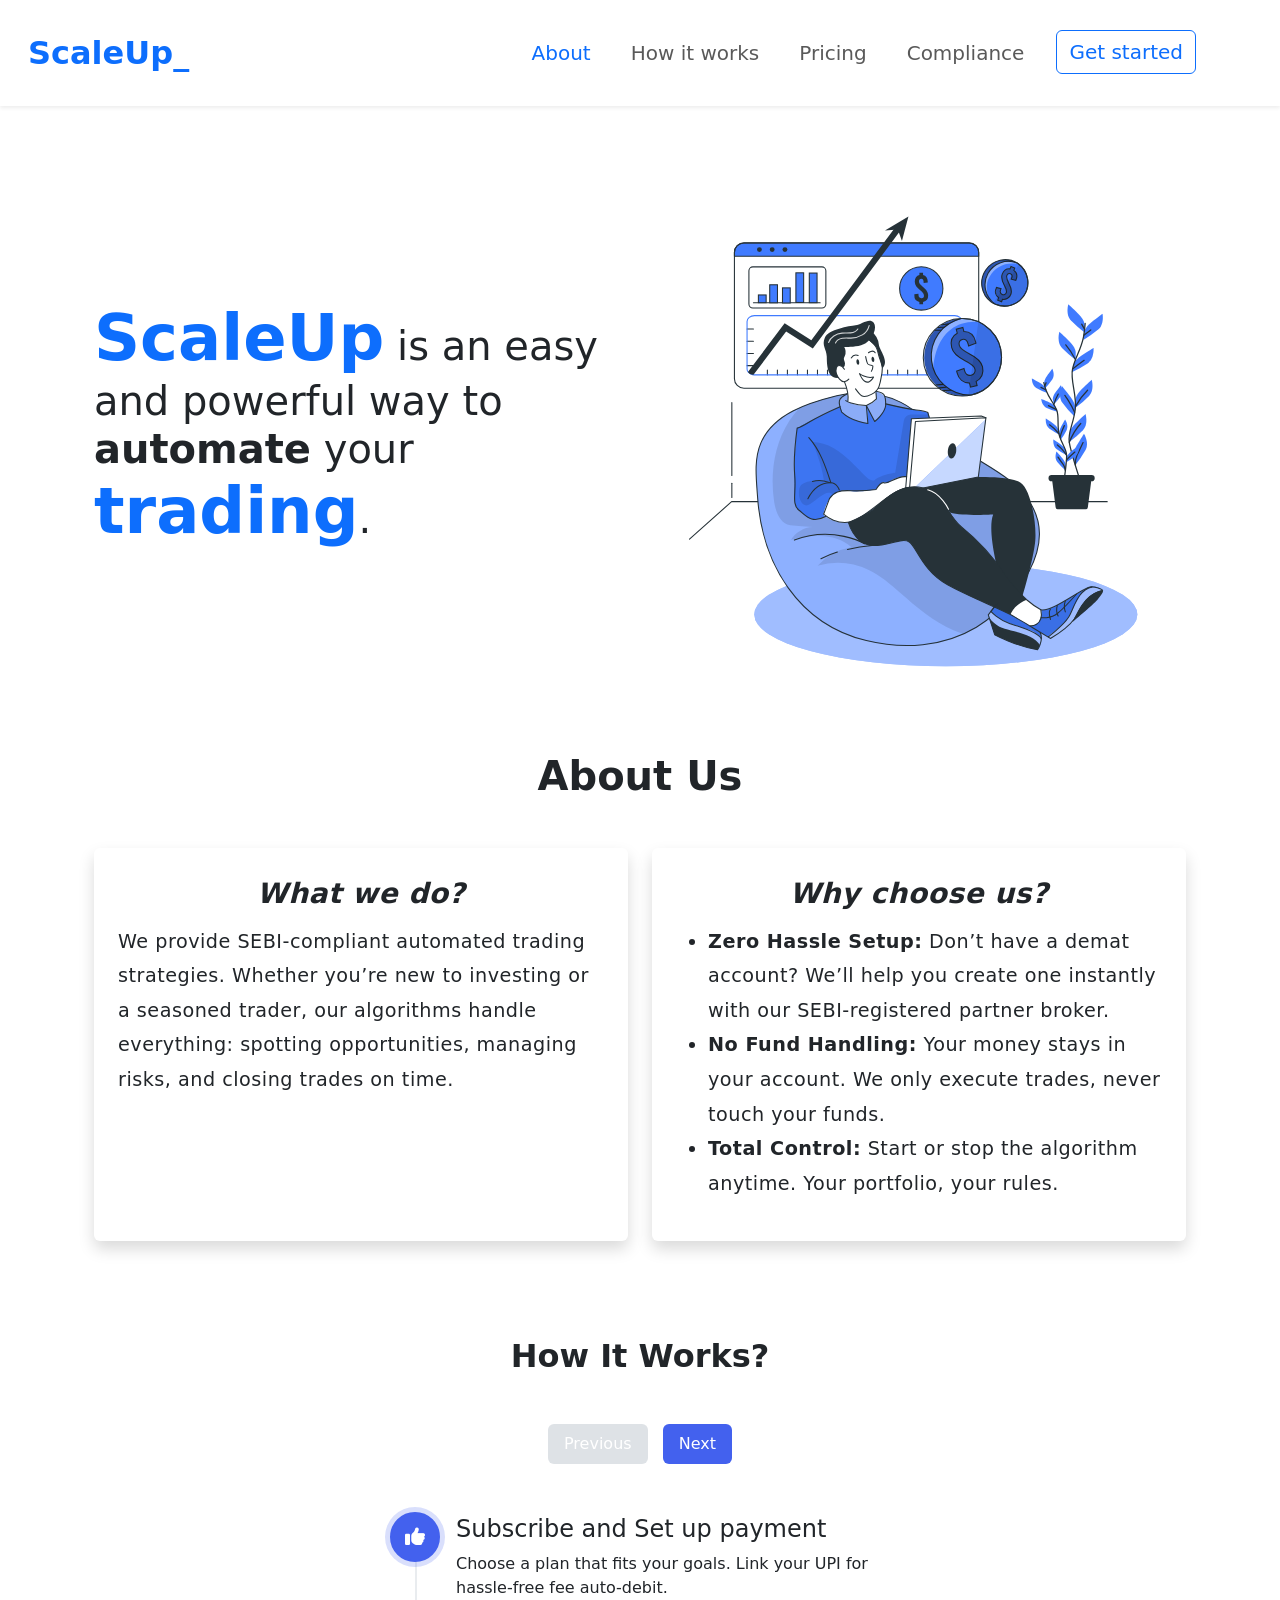
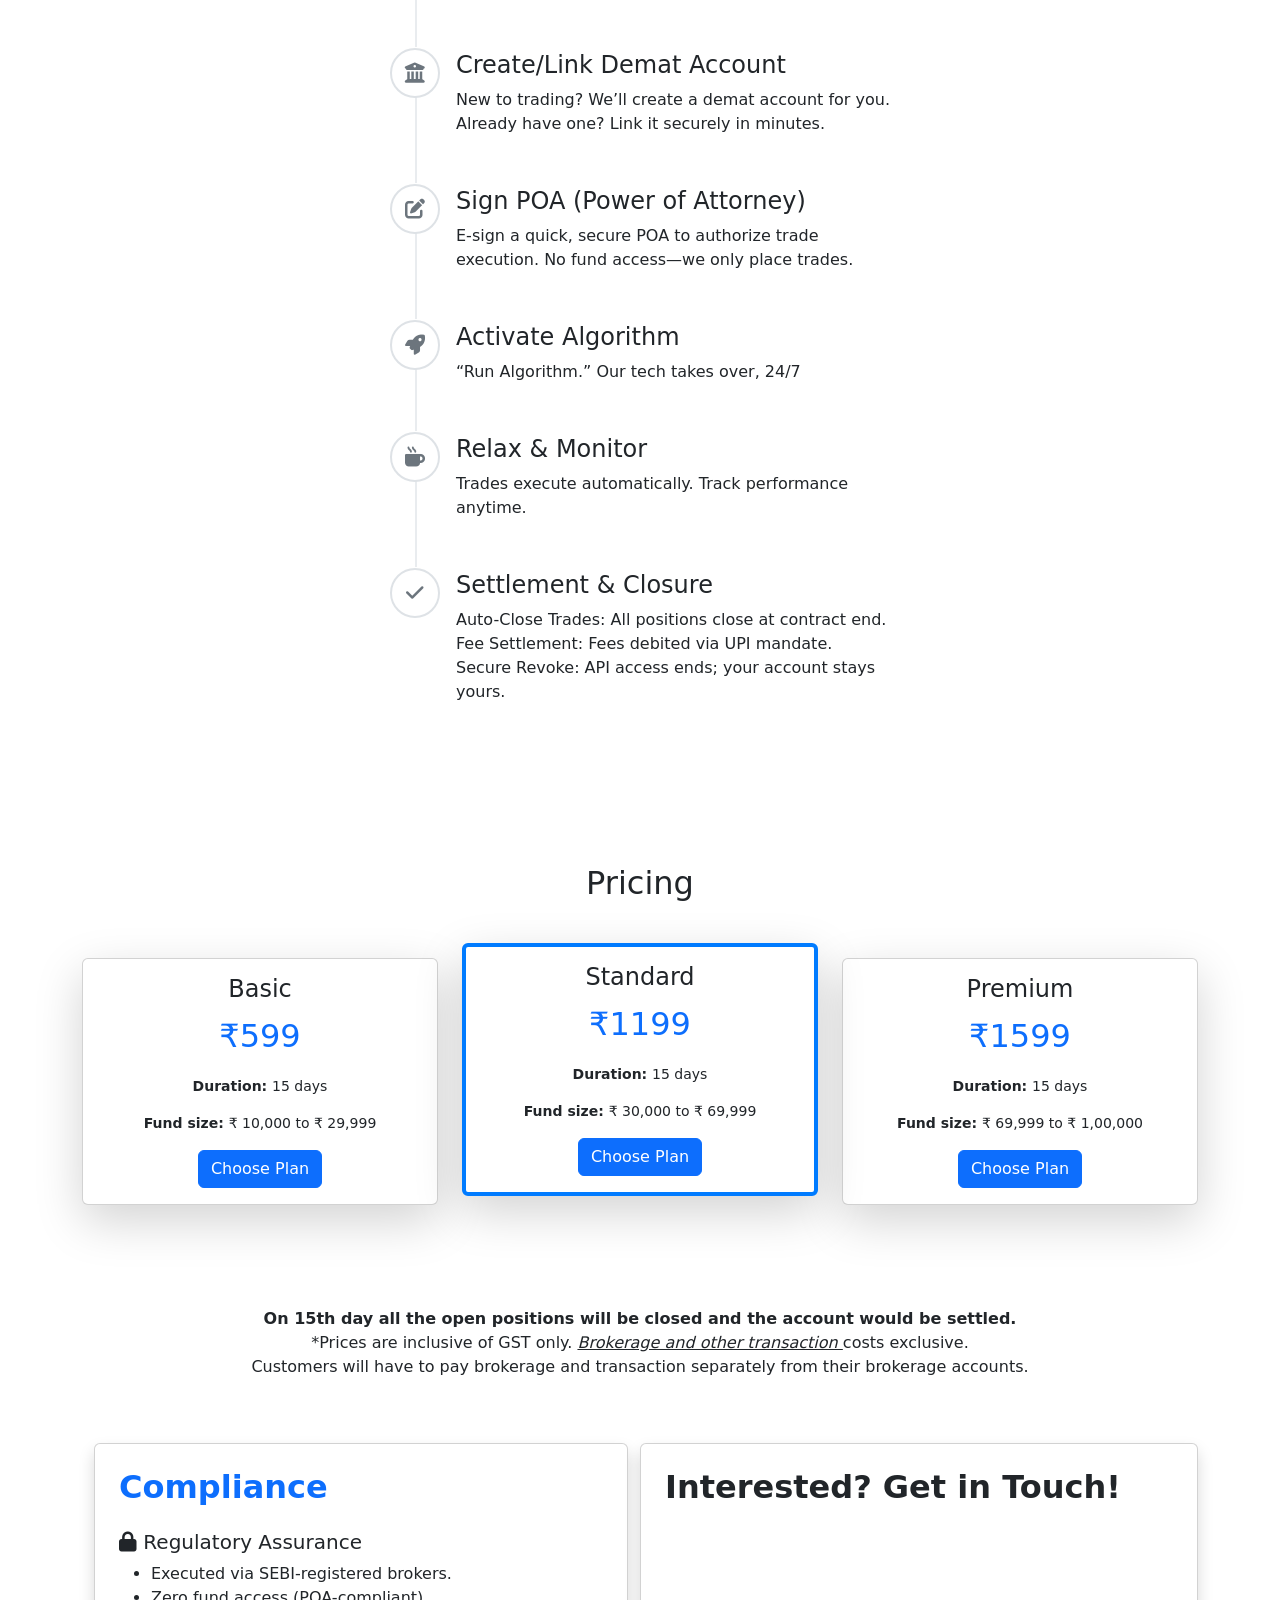
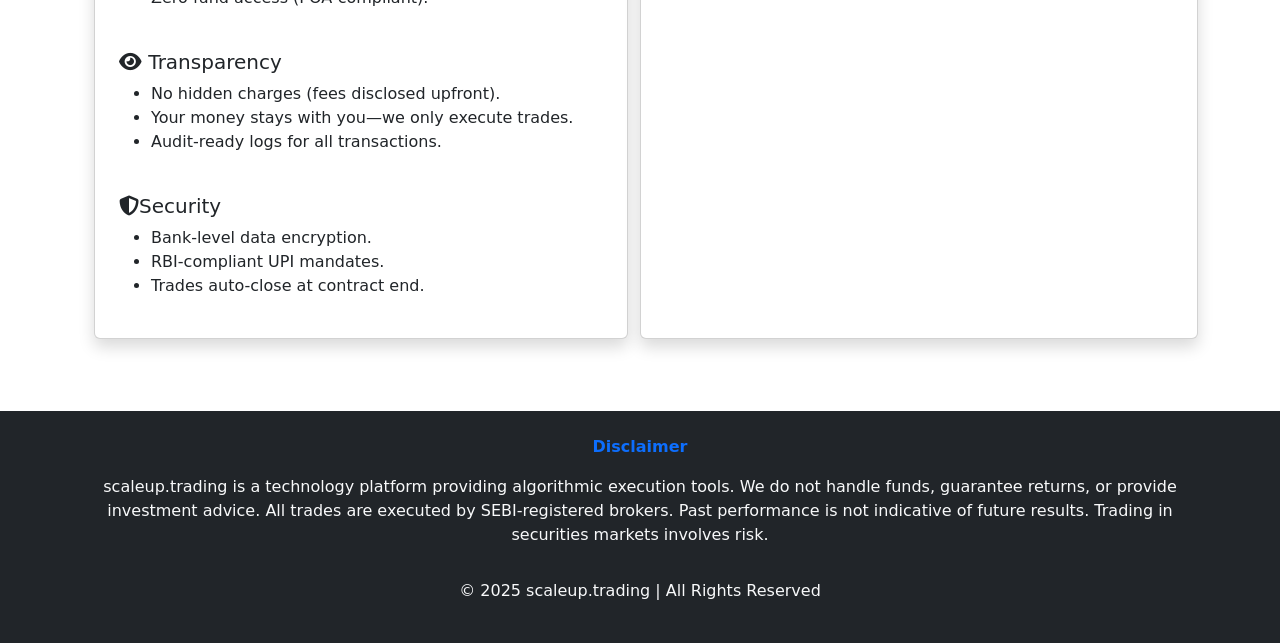
==== index.html @ fde7704b "Update index.html" ====
<!DOCTYPE html>
<html lang="en">
<head>
    <meta charset="UTF-8">
    <meta name="viewport" content="width=device-width, initial-scale=1.0">
    <title>ScaleUp Trading</title>
    <link rel="icon" type="image/png" href="icon.svg">
    <link rel="stylesheet" href="https://cdn.jsdelivr.net/npm/bootstrap@5.3.0/dist/css/bootstrap.min.css">
    <link rel="stylesheet" href="style.css">
    <link rel="preconnect" href="https://fonts.googleapis.com">
    <link rel="preconnect" href="https://fonts.gstatic.com" crossorigin>
    <link href="https://fonts.googleapis.com/css2?family=Inter:wght@300;400;600;700&display=swap" rel="stylesheet">
    <link href="https://fonts.googleapis.com/icon?family=Material+Icons" rel="stylesheet">
    <link href="https://cdnjs.cloudflare.com/ajax/libs/font-awesome/6.4.0/css/all.min.css" rel="stylesheet">

</head>
<body>
    <header class="bg-white shadow-sm py-3">
        <nav class="navbar navbar-expand-lg">
            <div class="container-fluid">
                <a class="navbar-brand fs-2 fw-bold text-primary ps-3" href="#">ScaleUp_</a>
                <button class="navbar-toggler" type="button" data-bs-toggle="collapse" data-bs-target="#navbarSupportedContent" aria-controls="navbarSupportedContent" aria-expanded="false" aria-label="Toggle navigation">
                    <span class="navbar-toggler-icon"></span>
                </button>
                <div class="collapse navbar-collapse" id="navbarSupportedContent">
                  <ul class="navbar-nav ms-auto mb-2 mb-lg-0 fs-5 pe-5">
                    <li class="nav-item me-4">
                      <a class="nav-link active text-primary" aria-current="page" href="#about">About</a>
                    </li>
                    <li class="nav-item me-4">
                      <a class="nav-link" href="#how-it-works">How it works</a>
                    </li>
                    <li class="nav-item me-4">
                      <a class="nav-link" href="#pricing">Pricing</a>
                    </li>
                    <li class="nav-item me-4">
                      <a class="nav-link" href="#compliance">Compliance</a>
                    </li>
                    <li class="nav-item me-4">
                        <a class="btn btn-outline-primary fs-5" onclick="scrollToForm()">Get started</a>
                    </li>
                  </ul>
                </div>
            </div>
        </nav>
    </header>

    <main class="container mt-5">
        <section id="hero" class="container">
            <div class="row align-items-center">
                <div class="col-lg-6 text-lg-start text-center">
                    <h1 class="fw-normal">
                        <span class="text-primary fw-bold display-3">ScaleUp</span>
                        is an easy and powerful way to
                        <strong class="fw-bold">automate</strong> your
                        <span class="text-primary fw-bold display-3">trading</span>.
                    </h1>
                </div>
                <div class="col-lg-6 text-center">
                    <img src="img.svg" class="img-fluid mt-3" alt="Trading automation illustration">
                </div>
            </div>
        </section>
        <section id="about" class="container py-5">
            <div class="text-center mb-5">
                <h2 class="display-6 fw-bold">About Us</h2>
            </div>
            <div class="row">
                <!-- What We Do Section -->
                <div class="col-12 col-md-6">
                    <div class="shadow p-4 rounded h-100">
                        <h3 class="fw-bold text-center display-7 fst-italic">What we do?</h3>
                        <p>
                            We provide SEBI-compliant automated trading strategies. Whether you’re new to investing or a seasoned trader,
                            our algorithms handle everything: spotting opportunities, managing risks, and closing trades on time.
                        </p>
                    </div>
                </div>
                <div class="col-12 col-md-6">
                    <div class="shadow p-4 rounded h-100">
                        <h3 class="fw-bold text-center display-7 fst-italic">Why choose us?</h3>
                        <ul>
                            <li><strong>Zero Hassle Setup:</strong> Don’t have a demat account? We’ll help you create one instantly with our SEBI-registered partner broker.</li>
                            <li><strong>No Fund Handling:</strong> Your money stays in your account. We only execute trades, never touch your funds.</li>
                            <li><strong>Total Control:</strong> Start or stop the algorithm anytime. Your portfolio, your rules.</li>
                        </ul>
                    </div>
                </div>
            </div>
        </section>


        <section id="how-it-works" class="py-5">
            <div class="container">
                <h2 class="fs-2 fw-bold text-center mb-5">How It Works?</h2>

                <div class="controls">
                    <button class="btn-steps" onclick="previousStep()" id="prev-btn" disabled> Previous </button>
                    <button class="btn-steps" onclick="nextStep()" id="next-btn"> Next </button>
                </div>


                <div class="steps-vertical" >
                    <div class="step-vertical active">
                        <div class="step-vertical-icon">
                            <i class="fas fa-thumbs-up"></i>
                        </div>
                        <div class="step-vertical-content">
                            <h4>Subscribe and Set up payment</h4>
                            <p>Choose a plan that fits your goals. Link your UPI for hassle-free fee auto-debit.</p>
                        </div>
                    </div>
                    <div class="step-vertical">
                        <div class="step-vertical-icon">
                            <i class="fa-solid fa-building-columns"></i>
                        </div>
                        <div class="step-vertical-content">
                            <h4>Create/Link Demat Account</h4>
                            <p>New to trading? We’ll create a demat account for you. Already have one? Link it securely in minutes.</p>
                        </div>
                    </div>
                    <div class="step-vertical">
                        <div class="step-vertical-icon">
                            <i class="fa-solid fa-pen-to-square"></i>
                        </div>
                        <div class="step-vertical-content">
                            <h4> Sign POA (Power of Attorney) </h4>
                            <p> E-sign a quick, secure POA to authorize trade execution. No fund access—we only place trades.</p>
                        </div>
                    </div>
                    <div class="step-vertical">
                        <div class="step-vertical-icon">
                            <i class="fas fa-rocket"></i>
                        </div>
                        <div class="step-vertical-content">
                            <h4> Activate Algorithm </h4>
                            <p> “Run Algorithm.” Our tech takes over, 24/7 </p>
                        </div>
                    </div>
                    <div class="step-vertical">
                        <div class="step-vertical-icon">
                            <i class="fas fa-mug-hot"></i>
                        </div>
                        <div class="step-vertical-content">
                            <h4> Relax & Monitor </h4>
                            <p> Trades execute automatically. Track performance anytime. </p>
                        </div>
                    </div>
                    <div class="step-vertical">
                        <div class="step-vertical-icon">
                            <i class="fas fa-check"></i>
                        </div>
                        <div class="step-vertical-content">
                            <h4> Settlement & Closure </h4>
                            <p> Auto-Close Trades: All positions close at contract end. Fee Settlement: Fees debited via UPI mandate. Secure Revoke: API access ends; your account stays yours. </p>
                        </div>
                    </div>

                </div>
            </div>
        </section>


        <section id="pricing" class="mt-5 text-center">
            <h2>Pricing</h2>
            <div class="row justify-content-center py-5">
                <div class="col-md-4 mb-4">
                    <div class="card p-3 shadow-lg rounded">
                        <h4>Basic</h4>
                        <p class="fs-2 text-primary"> ₹599 </p>
                        <p class="small"> <strong> Duration: </strong> 15 days </p>
                        <p class="small"> <strong> Fund size: </strong> ₹ 10,000 to ₹ 29,999 </p>
                        <div class="d-flex justify-content-center">
                            <button class="btn btn-primary" onclick="scrollToForm()">Choose Plan</button>
                        </div>
                    </div>
                </div>
                <div class="col-md-4 mb-4">
                    <div class="card p-3 shadow-lg rounded offer-card">
                        <h4> Standard </h4>
                        <p class="fs-2 text-primary"> ₹1199 </p>
                        <p class="small"> <strong> Duration: </strong> 15 days </p>
                        <p class="small"> <strong> Fund size: </strong> ₹ 30,000 to ₹ 69,999</p>
                        <div class="d-flex justify-content-center">
                            <button class="btn btn-primary" onclick="scrollToForm()">Choose Plan</button>
                        </div>
                    </div>
                </div>
                <div class="col-md-4 mb-4">
                    <div class="card p-3 shadow-lg rounded">
                        <h4>Premium</h4>
                        <p class="fs-2 text-primary"> ₹1599 </p>
                        <p class="small"> <strong> Duration: </strong> 15 days </p>
                        <p class="small"> <strong> Fund size: </strong> ₹ 69,999 to ₹ 1,00,000</p>
                        <div class="d-flex justify-content-center">
                            <button class="btn btn-primary" onclick="scrollToForm()">Choose Plan</button>
                        </div>
                    </div>
                </div>
            </div>

            <div class="row">
                <div class="col-12">
                    <ul class="list-unstyled mt-4">
                        <li><strong>On 15th day all the open positions will be closed and the account would be settled.</strong> </li>
                        <li>*Prices are inclusive of GST only. <u><i> Brokerage and other transaction </i></u> costs exclusive.</li>
                        <li>Customers will have to pay brokerage and transaction separately from their brokerage accounts.</li>
                    </ul>
                </div>
            </div>
        </section>

        <section id="compliance" class="container py-5">
            <div class="row">
                <div class="col-md-6 mb-4">
            <div class="card shadow p-4">
                <h2 class="fw-bold text-primary mb-4">Compliance</h2>
                <div class="mb-4">
                    <h5> <i class="fa-solid fa-lock"></i> Regulatory Assurance</h5>
                    <ul>
                        <li>Executed via SEBI-registered brokers.</li>
                        <li>Zero fund access (POA-compliant).</li>
                    </ul>
                </div>
                <div class="mb-4">
                    <h5><i class="fa-solid fa-eye"></i> Transparency</h5>
                    <ul>
                        <li>No hidden charges (fees disclosed upfront).</li>
                        <li>Your money stays with you—we only execute trades.</li>
                        <li>Audit-ready logs for all transactions.</li>
                    </ul>
                </div>
                <div>
                    <h5><i class="fa-solid fa-shield-halved"></i>Security</h5>
                    <ul>
                        <li>Bank-level data encryption.</li>
                        <li>RBI-compliant UPI mandates.</li>
                        <li>Trades auto-close at contract end.</li>
                    </ul>
                </div>
            </div>
        </div>
                <div class="col-md-6 mb-4 card shadow p-4" id="contact-form">
                <h2 class="fw-bold">Interested? Get in Touch!</h2>
                <iframe src="https://forms.gle/JjwppfKSwKzwVDkd9" width="100%" height="100%"></iframe>
            </div>
            </div>
        </section>
    </main>

    <footer id="footer" class="bg-dark text-white py-4">
    <div class="container">
        <!-- Disclaimer Section -->
        <div class="row">
            <div class="col-12 text-center">
                <p class="fw-bold text-primary">
                    Disclaimer
                </p>
                <p class="text-light">
                    scaleup.trading is a technology platform providing algorithmic execution tools. We do not handle funds, guarantee returns, or provide investment advice. All trades are executed by SEBI-registered brokers. Past performance is not indicative of future results. Trading in securities markets involves risk.
                </p>
            </div>
        </div>

        <!-- Copyright Section -->
        <div class="row">
            <div class="col-12 text-center mt-3">
                <p class="text-light">
                    © 2025 scaleup.trading | All Rights Reserved
                </p>
            </div>
        </div>
    </div>
</footer>

    <script src="https://cdn.jsdelivr.net/npm/bootstrap@5.3.0/dist/js/bootstrap.bundle.min.js"></script>
    <script src="script.js"></script>
</body>
</html>
---- style.css ----
#about .row {
    display: flex;
    justify-content: space-between;
    align-items: stretch;  /* Ensure columns stretch to the same height */
}

#about .col-lg-6 {
    flex: 1;  /* Ensures both columns take equal width */
}

#about .shadow {
    box-shadow: 0 4px 10px rgba(0, 0, 0, 0.1); /* Custom shadow effect */
}

#about h3 {
    font-style: italic;  /* Makes the questions italic */
    line-height: 1.6;  /* Default line-height for readability */
    letter-spacing: 0.5px;  /* Default letter-spacing */
}

#about p, #about ul {
    line-height: 1.8;  /* Default line-height for paragraph and list items */
    letter-spacing: 0.5px;
    font-size: 1.2rem/* Default letter-spacing for text clarity */
}

/* Media Queries for responsiveness */

/* Small screens (mobile devices) */
@media (max-width: 576px) {
    #about h3 {
        line-height: 1.4;  /* Smaller line height on mobile */
        letter-spacing: 0.3px;  /* Less letter spacing on mobile */
    }

    #about p, #about ul {
        line-height: 1.6;  /* Smaller line height for paragraphs on mobile */
        letter-spacing: 0.3px;  /* Less letter spacing for paragraphs on mobile */
    }
}

/* Medium screens (tablets) */
@media (max-width: 768px) {
    #about h3 {
        line-height: 1.5;  /* Slightly reduced line height for tablets */
        letter-spacing: 0.4px;  /* Slightly reduced letter spacing for tablets */
    }

    #about p, #about ul {
        line-height: 1.7;  /* Adjust line height for tablets */
        letter-spacing: 0.4px;  /* Adjust letter spacing for tablets */
    }
}

/* Large screens (desktops) */
@media (min-width: 992px) {
    #about h3 {
        line-height: 1.6;  /* Default line-height for desktops */
        letter-spacing: 0.5px;  /* Default letter-spacing for desktops */
    }

    #about p, #about ul {
        line-height: 1.8;  /* Default line-height for paragraphs on large screens */
        letter-spacing: 0.5px;  /* Default letter-spacing for paragraphs on large screens */
    }
}

 /* Vertical Steps Style */
 .steps-vertical {
     max-width: 500px;
     margin: 2rem auto;
     padding: 0;
 }

 .step-vertical {
     display: flex;
     position: relative;
     padding: 1rem 0;
 }

 .step-vertical:not(:last-child)::after {
     content: '';
     position: absolute;
     left: 25px;
     top: 60px;
     bottom: -15px;
     width: 2px;
     background: #e9ecef;
 }

 .step-vertical-icon {
     width: 50px;
     height: 50px;
     border-radius: 50%;
     background: white;
     border: 2px solid #dee2e6;
     display: flex;
     align-items: center;
     justify-content: center;
     margin-right: 1rem;
     font-size: 20px;
     color: #6c757d;
     position: relative;
     z-index: 2;
     flex-shrink: 0;
 }

 .step-vertical-content {
     padding-top: 0.2rem;
 }

 .step-vertical.active .step-vertical-icon {
     background: #4361ee;
     border-color: #4361ee;
     color: white;
     box-shadow: 0 0 0 5px rgba(67, 97, 238, 0.2);
 }

 .step-vertical.complete .step-vertical-icon {
     background: #2ecc71;
     border-color: #2ecc71;
     color: white;
 }

 /* Interactive buttons */
 .controls {
     text-align: center;
 }

 .btn-steps {
     padding: 8px 16px;
     border-radius: 6px;
     border: none;
     background: #4361ee;
     color: white;
     cursor: pointer;
     margin: 0 5px;
     transition: all 0.3s ease;
 }

 .btn-steps:hover {
     background: #3451c6;
 }

 .btn-steps:disabled {
     background: #dee2e6;
     cursor: not-allowed;
 }

 .offer-card {
    border: 4px solid #007bff; /* Thicker blue border */
    transform: translateY(-15px); /* Move the middle card up slightly */
    z-index: 10; /* Make sure the middle card appears above others */
 }

 @media (max-width: 767px) {
    .offer-card {
        transform: none; /* No movement of the card in mobile view */
        z-index: 0; /* Remove the stacking effect */
    }
}
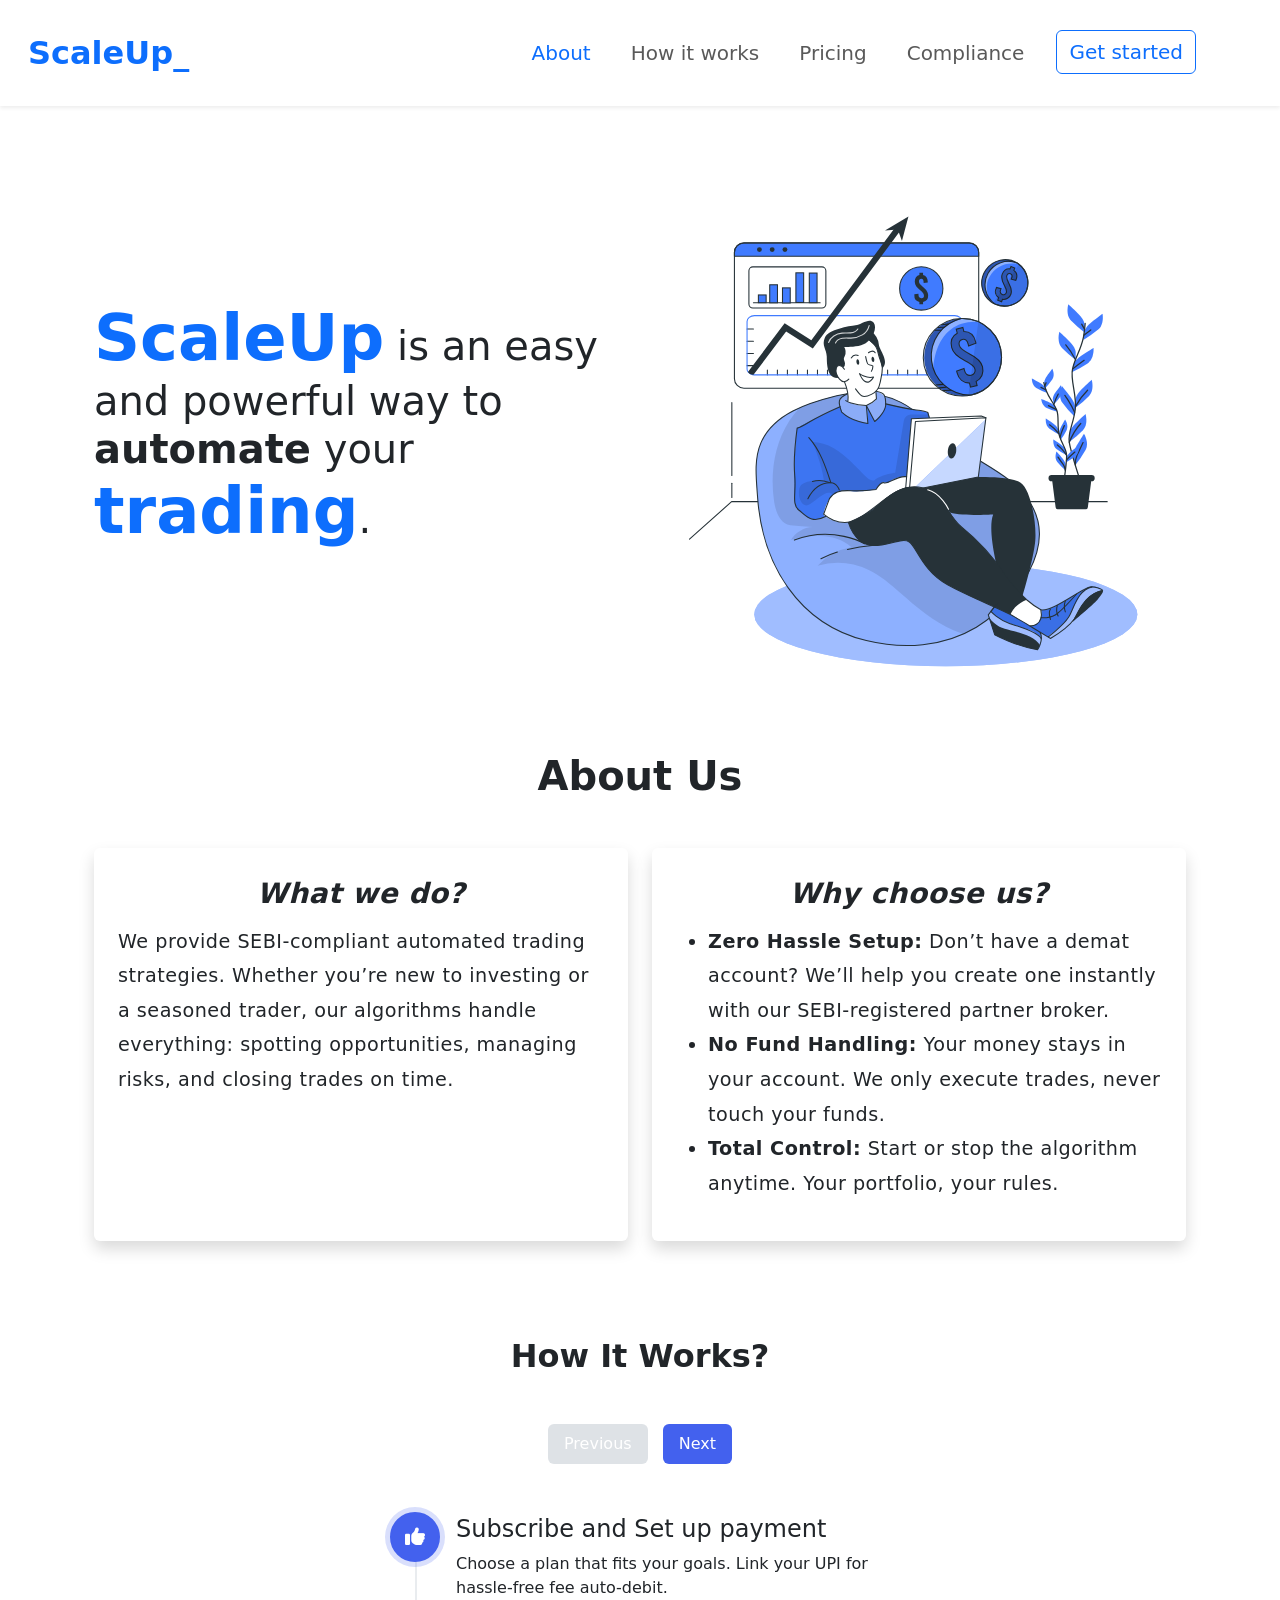
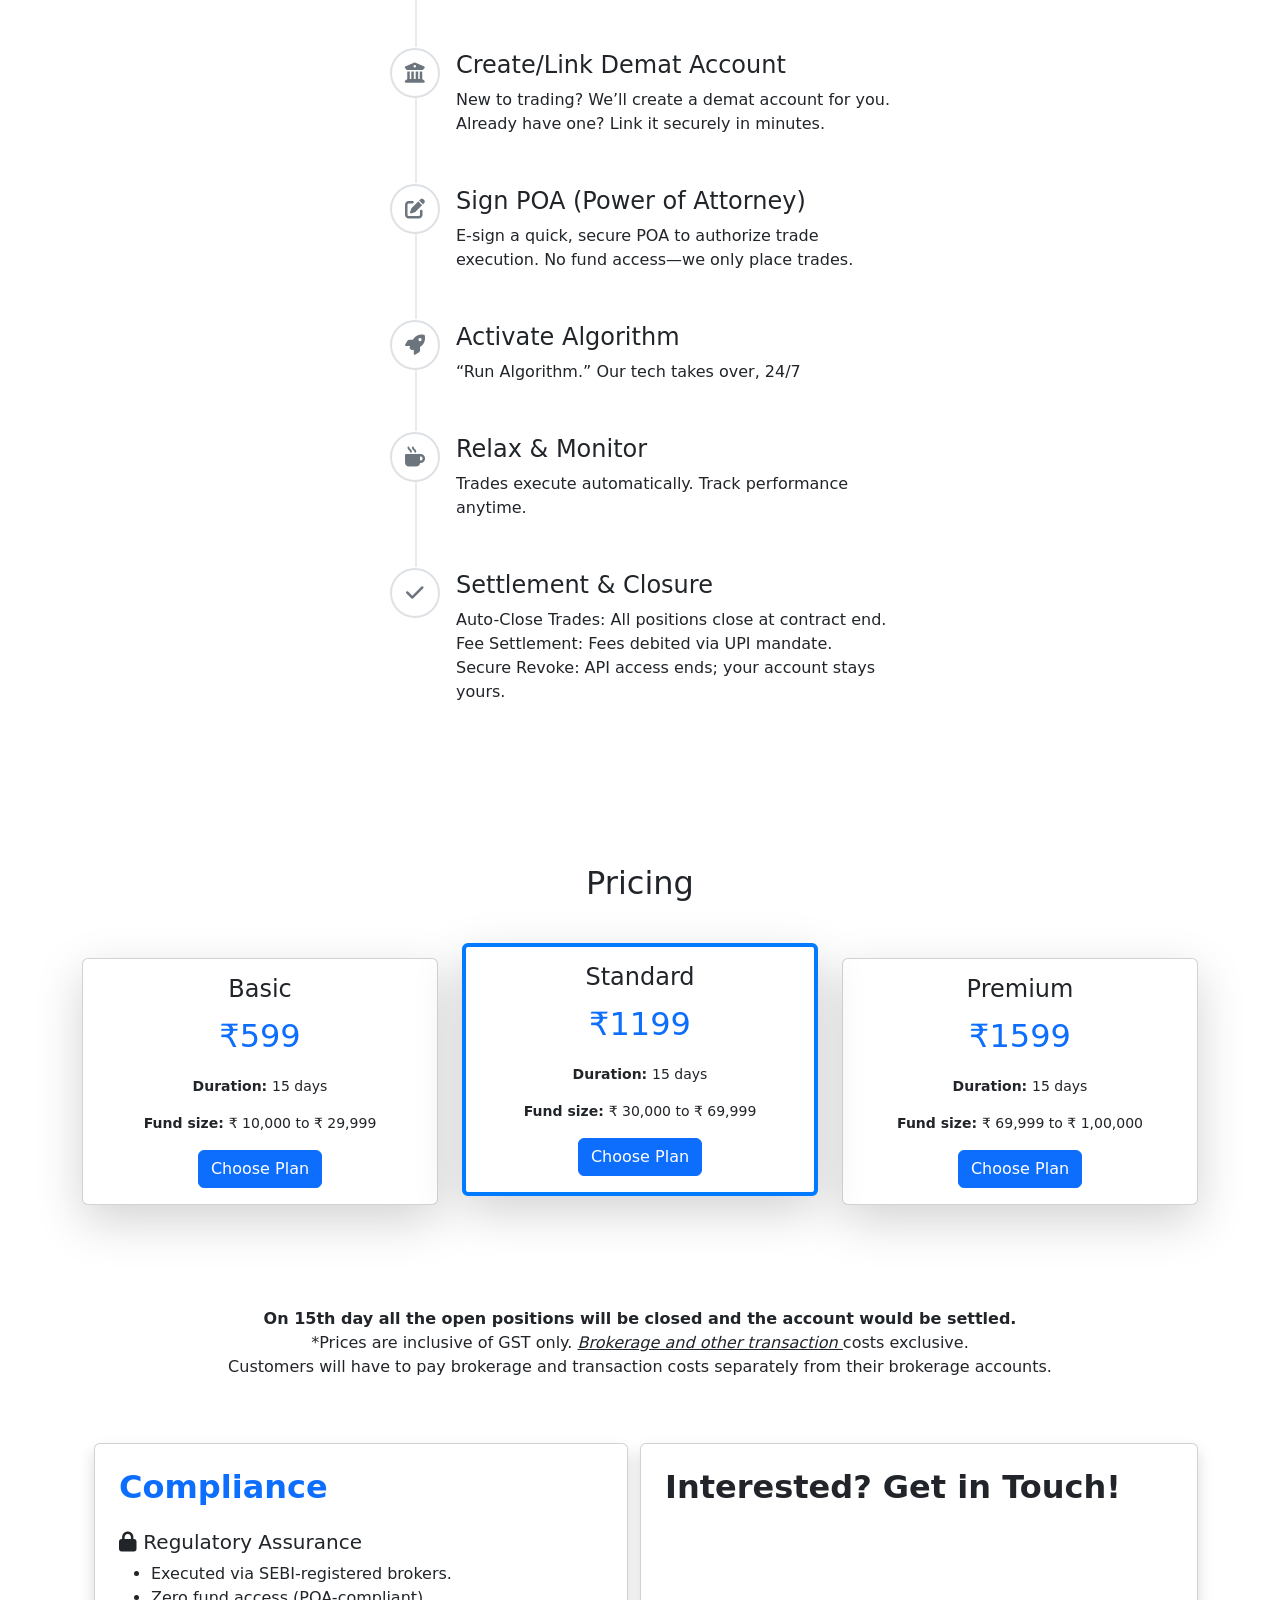
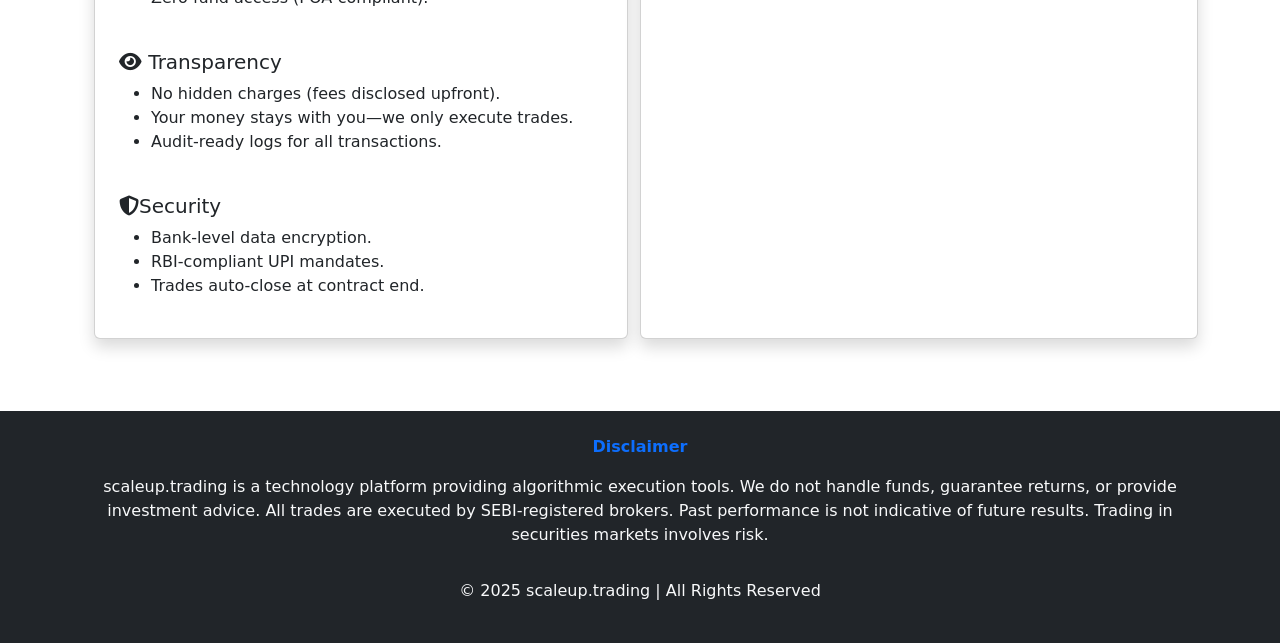
==== commit efa8d666: "Update index.html" ====
--- a/index.html
+++ b/index.html
@@ -204,7 +204,7 @@
                     <ul class="list-unstyled mt-4">
                         <li><strong>On 15th day all the open positions will be closed and the account would be settled.</strong> </li>
                         <li>*Prices are inclusive of GST only. <u><i> Brokerage and other transaction </i></u> costs exclusive.</li>
-                        <li>Customers will have to pay brokerage and transaction separately from their brokerage accounts.</li>
+                        <li>Customers will have to pay brokerage and transaction costs separately from their brokerage accounts.</li>
                     </ul>
                 </div>
             </div>
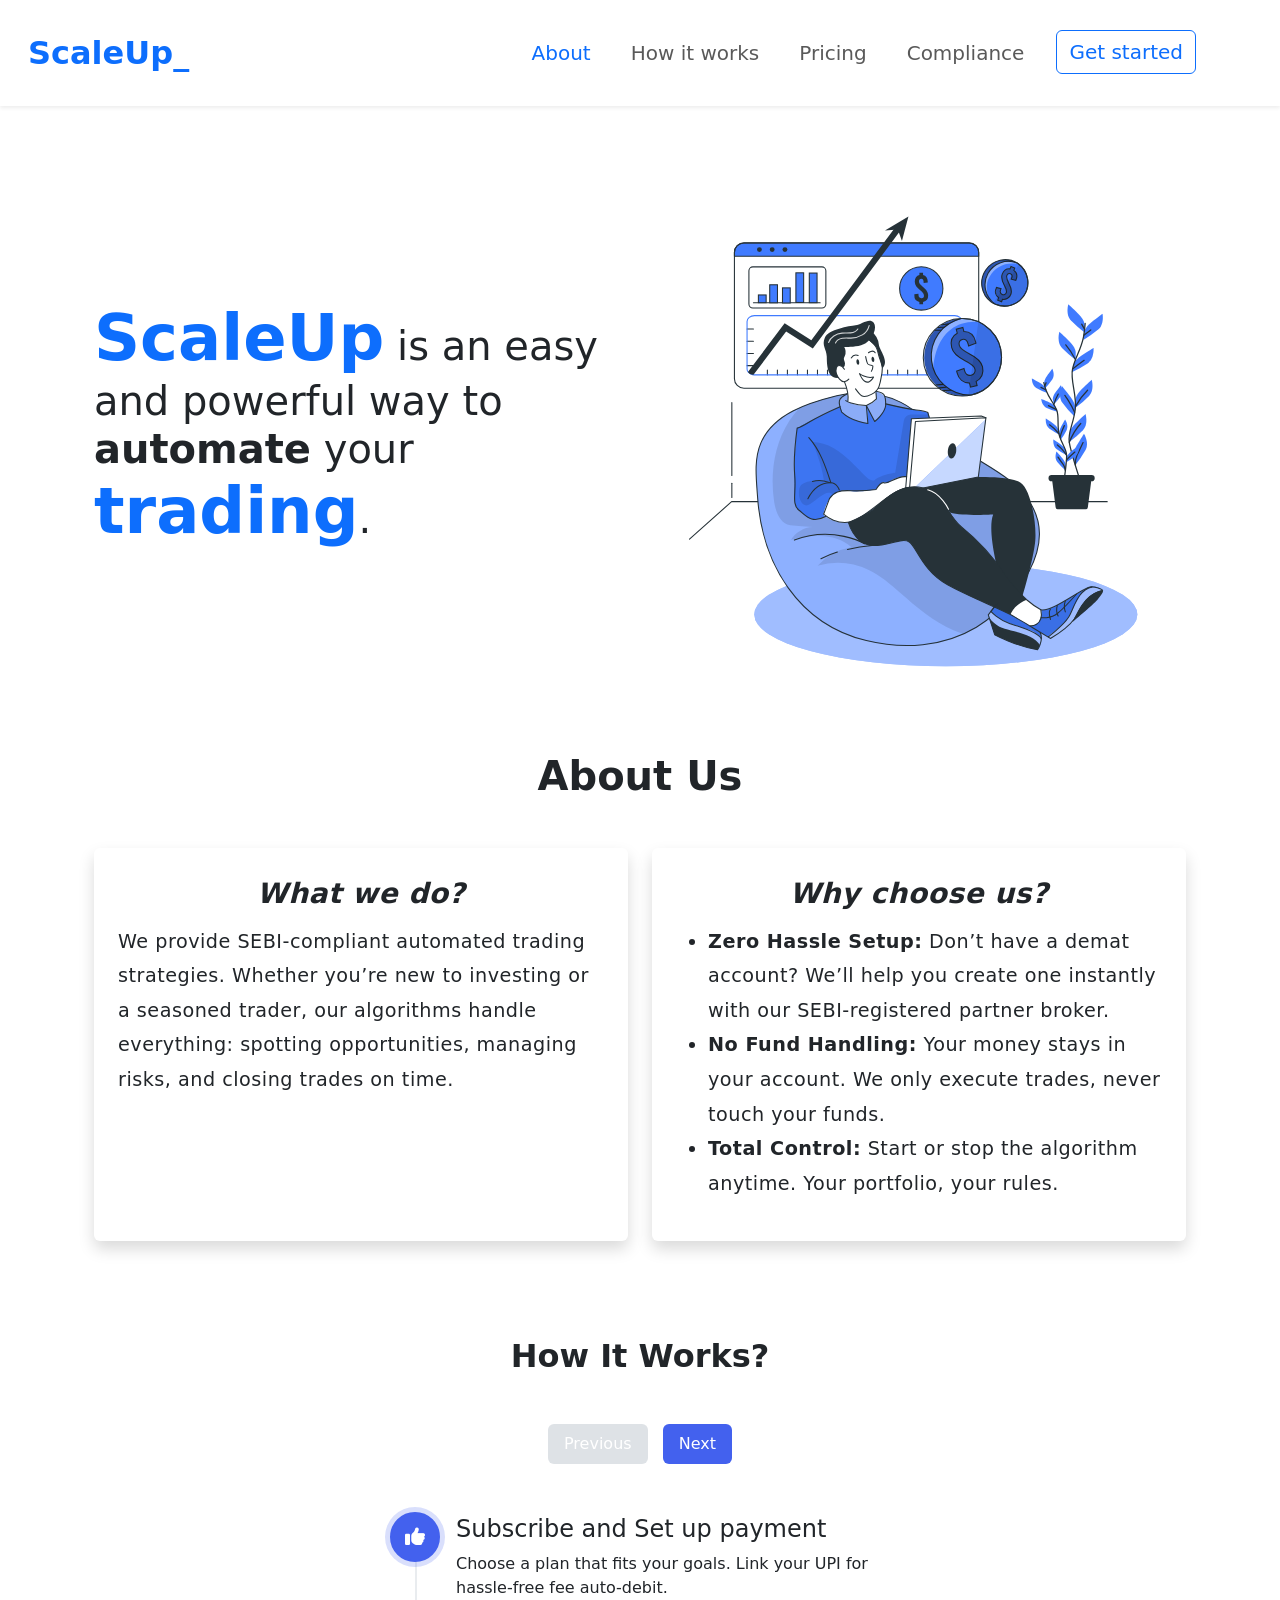
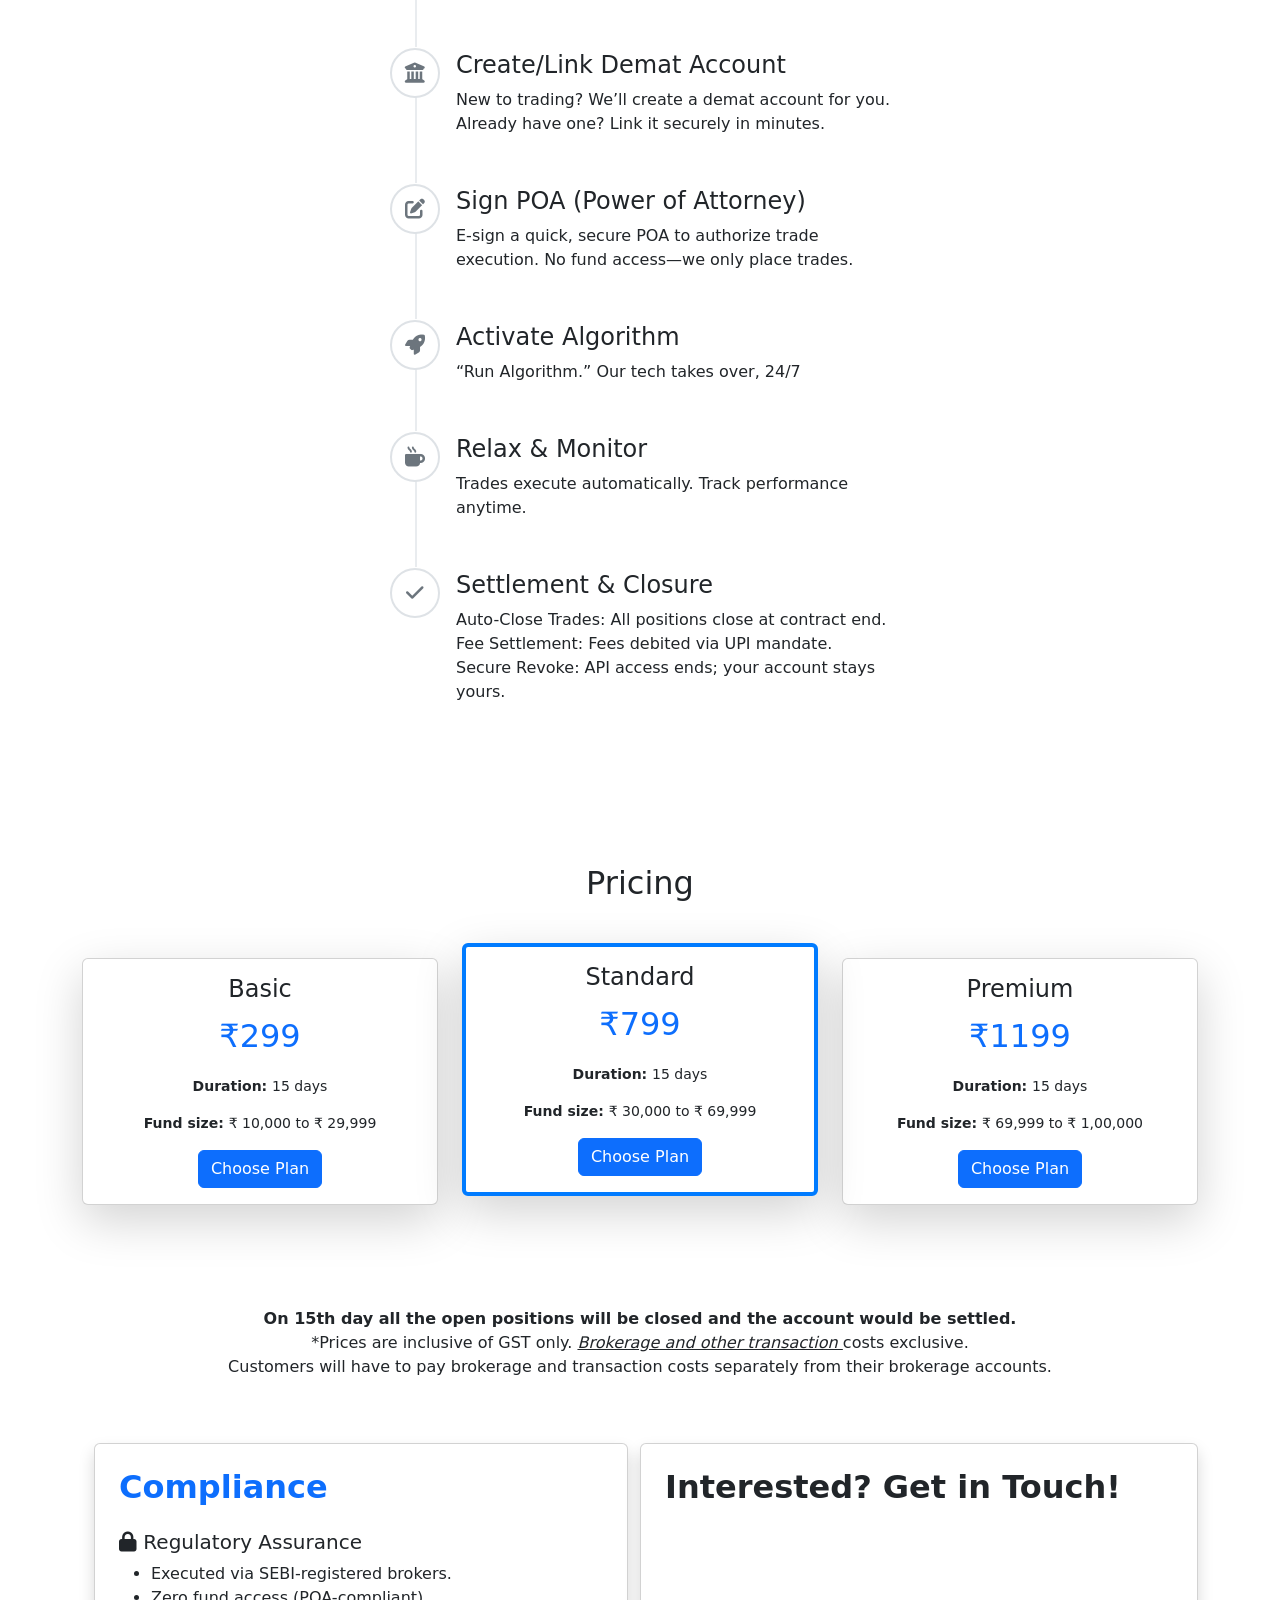
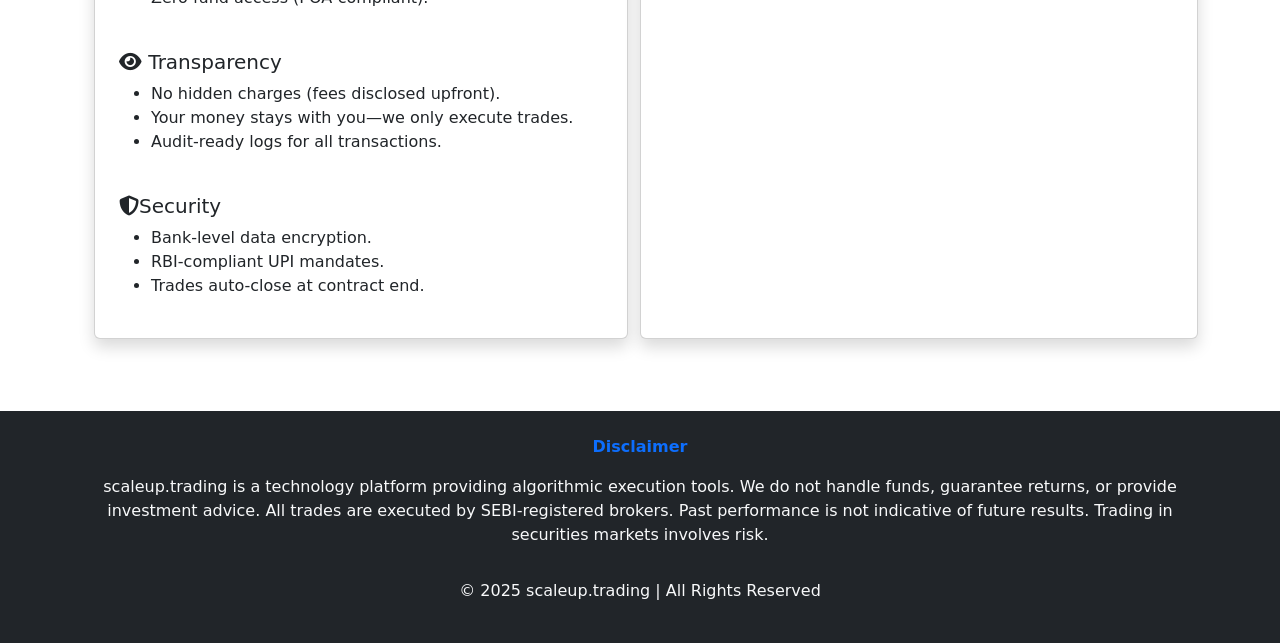
==== commit 1a901843: "Update index.html" ====
--- a/index.html
+++ b/index.html
@@ -3,7 +3,7 @@
 <head>
     <meta charset="UTF-8">
     <meta name="viewport" content="width=device-width, initial-scale=1.0">
-    <title>ScaleUp Trading</title>
+    <title>ScaleUp.trading</title>
     <link rel="icon" type="image/png" href="icon.svg">
     <link rel="stylesheet" href="https://cdn.jsdelivr.net/npm/bootstrap@5.3.0/dist/css/bootstrap.min.css">
     <link rel="stylesheet" href="style.css">
@@ -69,7 +69,7 @@
                 <!-- What We Do Section -->
                 <div class="col-12 col-md-6">
                     <div class="shadow p-4 rounded h-100">
-                        <h3 class="fw-bold text-center display-7 fst-italic">What we do?</h3>
+                        <h3 class="fw-bold text-center display-7">What we do?</h3>
                         <p>
                             We provide SEBI-compliant automated trading strategies. Whether you’re new to investing or a seasoned trader,
                             our algorithms handle everything: spotting opportunities, managing risks, and closing trades on time.
@@ -78,7 +78,7 @@
                 </div>
                 <div class="col-12 col-md-6">
                     <div class="shadow p-4 rounded h-100">
-                        <h3 class="fw-bold text-center display-7 fst-italic">Why choose us?</h3>
+                        <h3 class="fw-bold text-center display-7">Why choose us?</h3>
                         <ul>
                             <li><strong>Zero Hassle Setup:</strong> Don’t have a demat account? We’ll help you create one instantly with our SEBI-registered partner broker.</li>
                             <li><strong>No Fund Handling:</strong> Your money stays in your account. We only execute trades, never touch your funds.</li>
@@ -167,7 +167,7 @@
                 <div class="col-md-4 mb-4">
                     <div class="card p-3 shadow-lg rounded">
                         <h4>Basic</h4>
-                        <p class="fs-2 text-primary"> ₹599 </p>
+                        <p class="fs-2 text-primary"> ₹299 </p>
                         <p class="small"> <strong> Duration: </strong> 15 days </p>
                         <p class="small"> <strong> Fund size: </strong> ₹ 10,000 to ₹ 29,999 </p>
                         <div class="d-flex justify-content-center">
@@ -178,7 +178,7 @@
                 <div class="col-md-4 mb-4">
                     <div class="card p-3 shadow-lg rounded offer-card">
                         <h4> Standard </h4>
-                        <p class="fs-2 text-primary"> ₹1199 </p>
+                        <p class="fs-2 text-primary"> ₹799 </p>
                         <p class="small"> <strong> Duration: </strong> 15 days </p>
                         <p class="small"> <strong> Fund size: </strong> ₹ 30,000 to ₹ 69,999</p>
                         <div class="d-flex justify-content-center">
@@ -189,7 +189,7 @@
                 <div class="col-md-4 mb-4">
                     <div class="card p-3 shadow-lg rounded">
                         <h4>Premium</h4>
-                        <p class="fs-2 text-primary"> ₹1599 </p>
+                        <p class="fs-2 text-primary"> ₹1199 </p>
                         <p class="small"> <strong> Duration: </strong> 15 days </p>
                         <p class="small"> <strong> Fund size: </strong> ₹ 69,999 to ₹ 1,00,000</p>
                         <div class="d-flex justify-content-center">
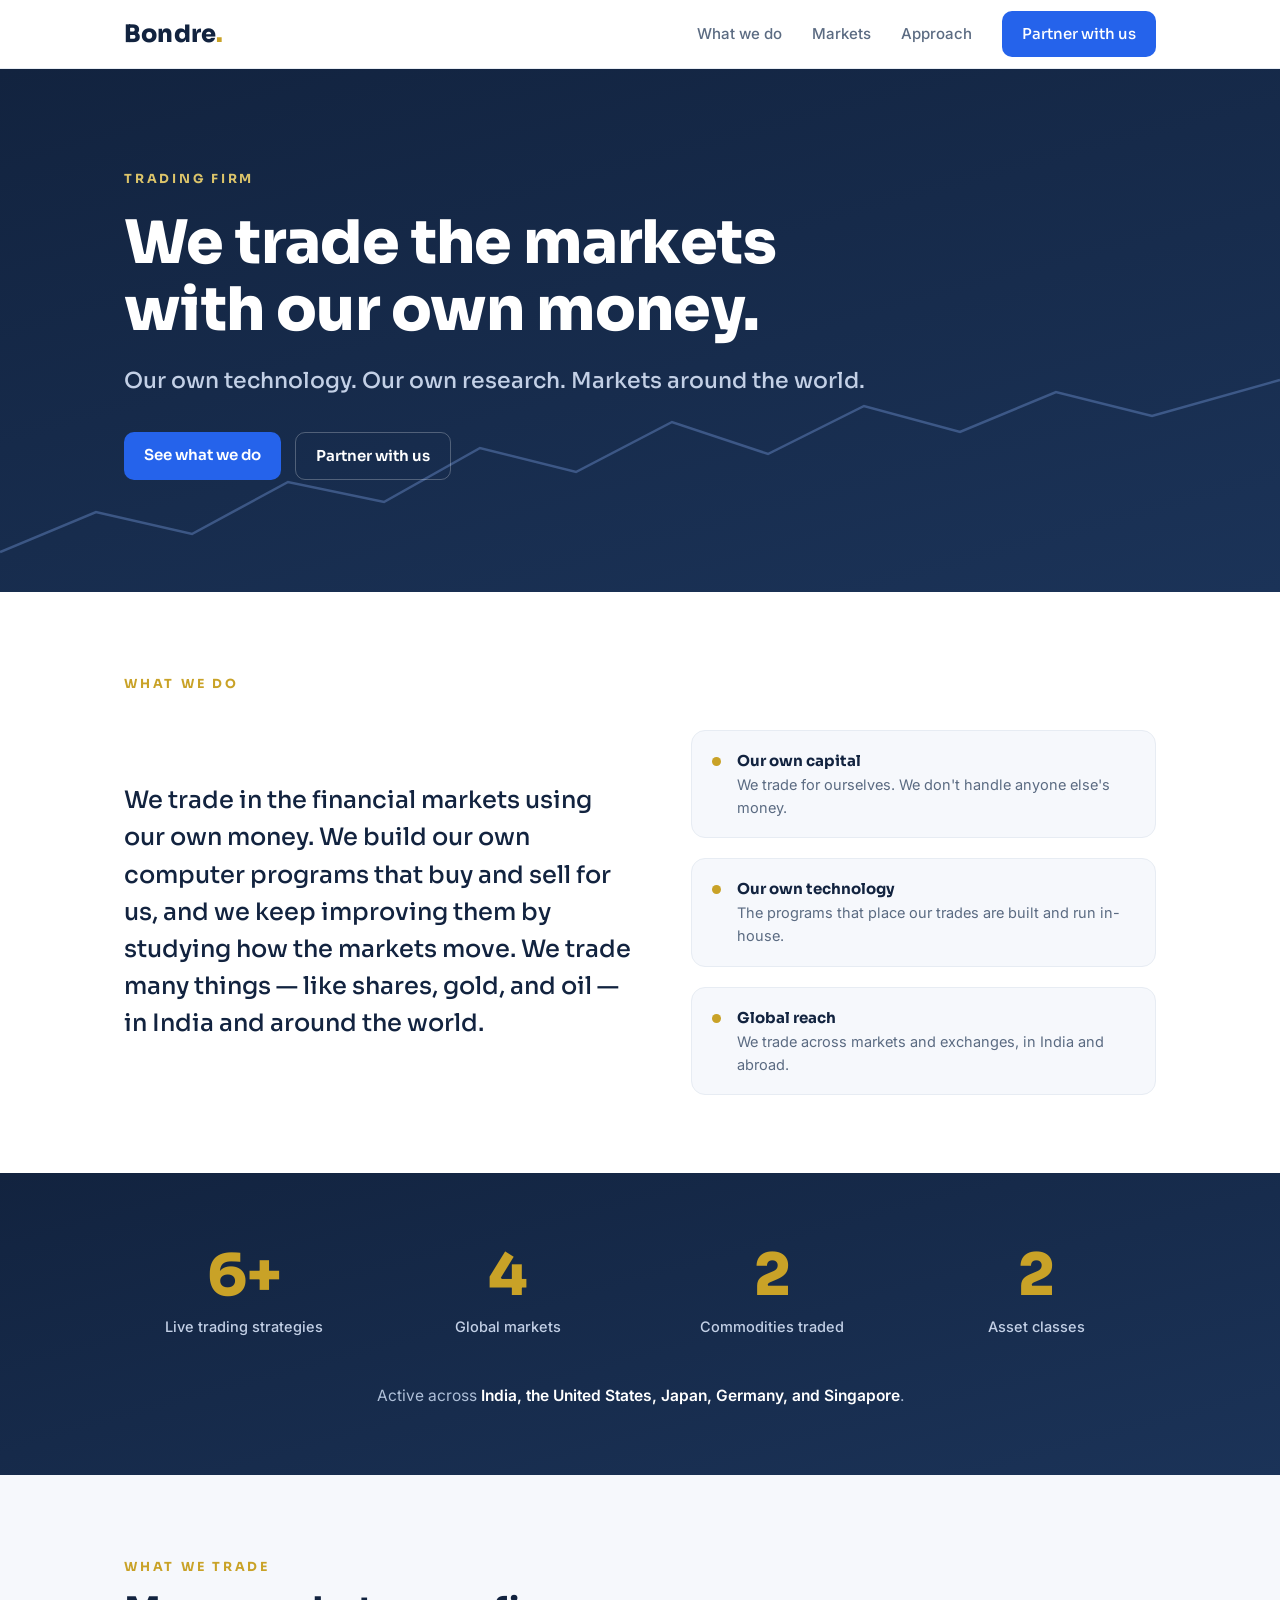
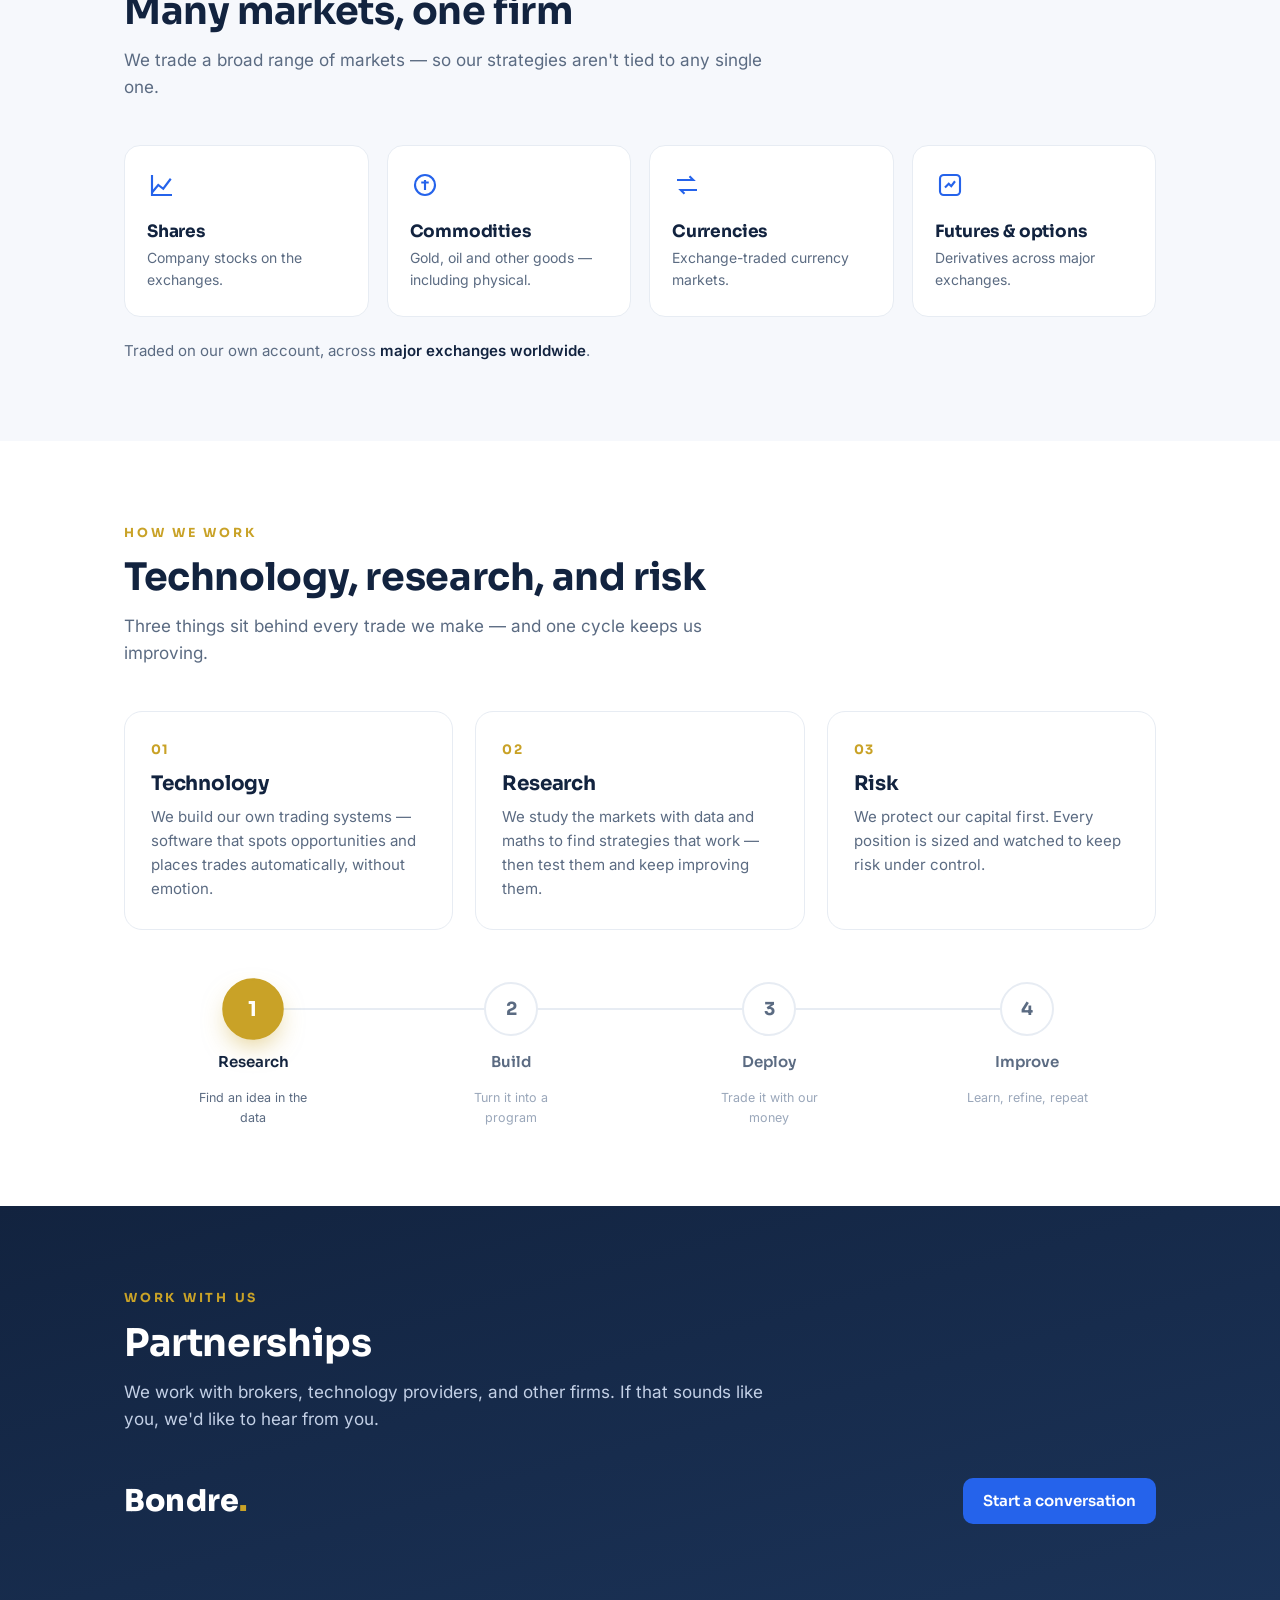
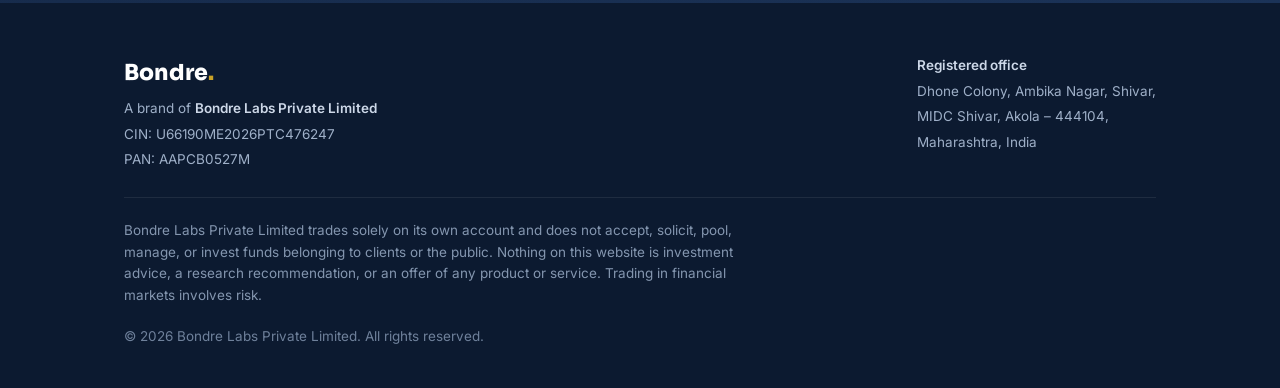
==== commit 84745c42: "Adds the new website" ====
--- a/index.html
+++ b/index.html
@@ -1,279 +1,383 @@
 <!DOCTYPE html>
 <html lang="en">
 <head>
-    <meta charset="UTF-8">
-    <meta name="viewport" content="width=device-width, initial-scale=1.0">
-    <title>ScaleUp.trading</title>
-    <link rel="icon" type="image/png" href="icon.svg">
-    <link rel="stylesheet" href="https://cdn.jsdelivr.net/npm/bootstrap@5.3.0/dist/css/bootstrap.min.css">
-    <link rel="stylesheet" href="style.css">
-    <link rel="preconnect" href="https://fonts.googleapis.com">
-    <link rel="preconnect" href="https://fonts.gstatic.com" crossorigin>
-    <link href="https://fonts.googleapis.com/css2?family=Inter:wght@300;400;600;700&display=swap" rel="stylesheet">
-    <link href="https://fonts.googleapis.com/icon?family=Material+Icons" rel="stylesheet">
-    <link href="https://cdnjs.cloudflare.com/ajax/libs/font-awesome/6.4.0/css/all.min.css" rel="stylesheet">
-
+<meta charset="UTF-8" />
+<meta name="viewport" content="width=device-width, initial-scale=1.0" />
+<title>Bondre — A trading firm</title>
+<meta name="description" content="Bondre trades the financial markets with its own capital, using trading systems it builds and improves. A brand of Bondre Labs Private Limited." />
+<link rel="icon" href="favicon.svg" type="image/svg+xml" />
+<link rel="preload" href="fonts/sora.woff2" as="font" type="font/woff2" crossorigin>
+<link rel="preload" href="fonts/inter.woff2" as="font" type="font/woff2" crossorigin>
+<style>
+  @font-face{font-family:'Sora';font-style:normal;font-display:swap;font-weight:100 800;src:url('fonts/sora.woff2') format('woff2')}
+  @font-face{font-family:'Inter';font-style:normal;font-display:swap;font-weight:100 900;src:url('fonts/inter.woff2') format('woff2')}
+  :root{
+    --ink:#12233f; --ink2:#1b3358; --blue:#2563eb; --gold:#c9a227;
+    --slate:#5b6b82; --line:#e7ecf3; --bg:#ffffff; --soft:#f6f8fc;
+    --sora:'Sora',system-ui,sans-serif; --inter:'Inter',system-ui,sans-serif;
+    --wrap:1080px;
+  }
+  *{box-sizing:border-box;margin:0;padding:0}
+  html{scroll-behavior:smooth}
+  body{font-family:var(--inter);color:var(--ink);background:var(--bg);line-height:1.6;-webkit-font-smoothing:antialiased}
+  .wrap{max-width:var(--wrap);margin:0 auto;padding:0 24px}
+  a{color:inherit;text-decoration:none}
+  h1,h2,h3{font-family:var(--sora);line-height:1.12;letter-spacing:-.01em}
+  .eyebrow{font-family:var(--sora);font-size:12.5px;font-weight:700;letter-spacing:.22em;text-transform:uppercase;color:var(--gold)}
+
+  .brand{font-family:var(--sora);font-weight:800;font-size:24px;letter-spacing:.2px;color:var(--ink)}
+  .brand .d{color:var(--gold)}
+  .brand.rev{color:#fff}
+
+  header.nav{position:sticky;top:0;z-index:50;background:rgba(255,255,255,.86);backdrop-filter:blur(10px);border-bottom:1px solid var(--line)}
+  .nav-in{display:flex;align-items:center;justify-content:space-between;height:68px}
+  .nav-links{display:flex;gap:30px;align-items:center}
+  .nav-links a{font-size:15px;font-weight:500;color:var(--slate)}
+  .nav-links a:hover{color:var(--ink)}
+  .nav-links a.btn,.nav-links a.btn:hover{color:#fff}
+  .btn{display:inline-block;font-family:var(--sora);font-weight:600;font-size:15px;padding:11px 20px;border-radius:10px;background:var(--blue);color:#fff;transition:transform .12s,background .15s}
+  .btn:hover{background:#1d4ed8}
+  .btn:active{transform:scale(.98)}
+  .btn.ghost{background:transparent;color:var(--ink);border:1px solid var(--line)}
+  .btn.ghost:hover{background:var(--soft)}
+  @media(max-width:720px){.nav-links a:not(.btn){display:none}}
+
+  .hero{position:relative;overflow:hidden;background:linear-gradient(165deg,var(--ink) 0%,var(--ink2) 100%);color:#fff}
+  .hero .wrap{padding-top:96px;padding-bottom:112px;position:relative;z-index:2}
+  .hero .eyebrow{color:#dcc46a}
+  .hero h1{font-size:clamp(34px,6vw,60px);font-weight:800;margin:18px 0 20px;max-width:16ch}
+  .hero p{font-size:clamp(17px,2.6vw,22px);color:#c3d0e6;max-width:52ch;margin-bottom:34px;font-family:var(--sora);font-weight:500}
+  .hero .cta-row{display:flex;gap:14px;flex-wrap:wrap}
+  .hero .btn.ghost{color:#fff;border-color:rgba(255,255,255,.25)}
+  .hero .btn.ghost:hover{background:rgba(255,255,255,.08)}
+  .hero svg.market{position:absolute;left:0;right:0;bottom:0;width:100%;height:230px;opacity:.36;z-index:1}
+  .hero .line{fill:none;stroke-width:2.5}
+  .hero .base{stroke:#7ea3e8;stroke-dasharray:1650;stroke-dashoffset:1650;animation:draw 2.5s ease-out .15s forwards}
+  .hero .pulse{stroke:#ecc971;stroke-width:4.5;stroke-dasharray:90 1500;stroke-dashoffset:90;filter:drop-shadow(0 0 7px rgba(236,201,113,.9));animation:flow 6.5s linear 0.7s infinite}
+  @keyframes draw{to{stroke-dashoffset:0}}
+  @keyframes flow{from{stroke-dashoffset:90}to{stroke-dashoffset:-1500}}
+
+  section{padding:78px 0}
+  .sec-head{max-width:640px;margin-bottom:44px}
+  .sec-head h2{font-size:clamp(26px,4vw,38px);font-weight:700;margin:12px 0 14px}
+  .sec-head p{color:var(--slate);font-size:17px}
+
+  #about .body{font-size:clamp(19px,2.6vw,24px);line-height:1.55;max-width:40ch;font-family:var(--sora);font-weight:500;color:var(--ink)}
+  #about .grid{display:grid;grid-template-columns:1.1fr 1fr;gap:56px;align-items:center}
+  #about .facts{display:flex;flex-direction:column;gap:20px}
+  #about .fact{display:flex;gap:16px;align-items:flex-start;padding:18px 20px;border:1px solid var(--line);border-radius:14px;background:var(--soft)}
+  #about .fact .k{font-family:var(--sora);font-weight:700;color:var(--ink);font-size:15px}
+  #about .fact .v{color:var(--slate);font-size:14.5px}
+  #about .dot{width:9px;height:9px;border-radius:50%;background:var(--gold);margin-top:8px;flex:none}
+  @media(max-width:820px){#about .grid{grid-template-columns:1fr;gap:34px}}
+
+  /* Stats band */
+  .stats{background:linear-gradient(165deg,var(--ink),var(--ink2));color:#fff;padding:66px 0}
+  .statgrid{display:grid;grid-template-columns:repeat(4,1fr);gap:24px}
+  .stat{text-align:center;padding:8px;opacity:0;transform:translateY(16px);transition:opacity .55s ease,transform .55s ease}
+  .stat.in{opacity:1;transform:none}
+  .stat:nth-child(2){transition-delay:.08s}
+  .stat:nth-child(3){transition-delay:.16s}
+  .stat:nth-child(4){transition-delay:.24s}
+  .stat .num{font-family:var(--sora);font-weight:800;font-size:clamp(40px,6vw,58px);color:var(--gold);line-height:1;display:inline-block}
+  .stat .num.pop{animation:pop .45s ease}
+  @keyframes pop{0%{transform:scale(1)}45%{transform:scale(1.14)}100%{transform:scale(1)}}
+  .stat .lab{margin-top:10px;font-size:14.5px;color:#c3d0e6;font-weight:500}
+  .markets-line{text-align:center;margin-top:38px;color:#aebfd8;font-size:15.5px}
+  .markets-line b{color:#fff;font-weight:600}
+  @media(max-width:640px){.statgrid{grid-template-columns:repeat(2,1fr);gap:34px 12px}}
+
+  #markets{background:var(--soft)}
+  .tiles{display:grid;grid-template-columns:repeat(4,1fr);gap:18px}
+  .tile{background:#fff;border:1px solid var(--line);border-radius:16px;padding:24px 22px;transition:transform .15s,box-shadow .15s}
+  .tile:hover{transform:translateY(-3px);box-shadow:0 16px 30px -22px rgba(18,35,63,.4)}
+  .tile .ic{width:30px;height:30px;stroke:var(--blue);stroke-width:1.7;fill:none;margin-bottom:14px}
+  .tile h3{font-size:17px;font-weight:700;margin-bottom:6px}
+  .tile p{font-size:14px;color:var(--slate)}
+  .tiles + .note{margin-top:22px;color:var(--slate);font-size:15px}
+  .tiles + .note b{color:var(--ink);font-weight:600}
+  @media(max-width:820px){.tiles{grid-template-columns:repeat(2,1fr)}}
+  @media(max-width:460px){.tiles{grid-template-columns:1fr}}
+
+  .pillars{display:grid;grid-template-columns:repeat(3,1fr);gap:22px}
+  .pillar{padding:28px 26px;border:1px solid var(--line);border-radius:18px;background:#fff}
+  .pillar .n{font-family:var(--sora);font-size:13px;font-weight:700;color:var(--gold);letter-spacing:.1em}
+  .pillar h3{font-size:20px;font-weight:700;margin:12px 0 10px}
+  .pillar p{color:var(--slate);font-size:15px}
+  @media(max-width:820px){.pillars{grid-template-columns:1fr}}
+
+  /* Animated cycle */
+  .cycle{position:relative;display:grid;grid-template-columns:repeat(4,1fr);margin-top:52px}
+  .ctrack{position:absolute;top:26px;left:12.5%;right:12.5%;height:2px;background:var(--line);z-index:0}
+  .cfill{position:absolute;top:26px;left:12.5%;height:2px;background:var(--gold);z-index:0;width:0;transition:width .6s ease}
+  .cstep{position:relative;z-index:1;display:flex;flex-direction:column;align-items:center;gap:14px;text-align:center;padding:0 6px}
+  .cnode{width:54px;height:54px;border-radius:50%;display:flex;align-items:center;justify-content:center;font-family:var(--sora);font-weight:700;font-size:18px;background:#fff;border:2px solid var(--line);color:var(--slate);transition:all .45s cubic-bezier(.4,0,.2,1)}
+  .clabel{font-family:var(--sora);font-weight:600;font-size:15px;color:var(--slate);transition:color .45s}
+  .csub{font-size:12.5px;color:#9aa7ba;max-width:16ch;transition:color .45s}
+  .cstep.active .cnode{background:var(--gold);border-color:var(--gold);color:#fff;transform:scale(1.14);box-shadow:0 10px 22px -6px rgba(201,162,39,.55)}
+  .cstep.active .clabel{color:var(--ink)}
+  .cstep.active .csub{color:var(--slate)}
+  @media(max-width:600px){
+    .cycle{grid-template-columns:1fr;gap:8px}
+    .ctrack,.cfill{display:none}
+    .cstep{flex-direction:row;text-align:left;gap:14px;padding:8px 0}
+    .csub{max-width:none}
+  }
+
+  #contact{background:linear-gradient(165deg,var(--ink),var(--ink2));color:#fff}
+  #contact .sec-head h2{color:#fff}
+  #contact .sec-head p{color:#c3d0e6}
+  #contact .panel{display:flex;justify-content:space-between;align-items:center;gap:30px;flex-wrap:wrap}
+
+  footer{background:#0c1a30;color:#9fb0c8;font-size:13.5px}
+  footer .wrap{padding:52px 24px 40px}
+  footer .top{display:flex;justify-content:space-between;gap:30px;flex-wrap:wrap;border-bottom:1px solid rgba(255,255,255,.08);padding-bottom:26px;margin-bottom:22px}
+  footer .reg span{display:block;margin-top:4px}
+  footer .reg b{color:#cdd8e8;font-weight:600}
+  footer .disc{max-width:70ch;line-height:1.6;color:#8496af}
+  footer .copy{margin-top:20px;color:#6f819b}
+
+  /* Scroll reveal */
+  .reveal{opacity:0;transform:translateY(18px);transition:opacity .6s ease,transform .6s ease}
+  .reveal.in{opacity:1;transform:none}
+  .pillars .reveal:nth-child(2){transition-delay:.1s}
+  .pillars .reveal:nth-child(3){transition-delay:.2s}
+  @media(prefers-reduced-motion:reduce){
+    .reveal{opacity:1;transform:none;transition:none}
+    .hero .base{animation:none;stroke-dashoffset:0}
+    .hero .pulse{display:none}
+    .cstep{opacity:1}
+    .stat{opacity:1;transform:none;transition:none}
+  }
+  /* Mobile refinements */
+  @media(max-width:600px){
+    section{padding:54px 0}
+    .hero .wrap{padding-top:66px;padding-bottom:76px}
+    .sec-head{margin-bottom:30px}
+    .stats{padding:50px 0}
+    #about .grid{gap:26px}
+    .nav-in{height:60px}
+    footer .top{flex-direction:column;gap:20px}
+  }
+</style>
 </head>
 <body>
-    <header class="bg-white shadow-sm py-3">
-        <nav class="navbar navbar-expand-lg">
-            <div class="container-fluid">
-                <a class="navbar-brand fs-2 fw-bold text-primary ps-3" href="#">ScaleUp_</a>
-                <button class="navbar-toggler" type="button" data-bs-toggle="collapse" data-bs-target="#navbarSupportedContent" aria-controls="navbarSupportedContent" aria-expanded="false" aria-label="Toggle navigation">
-                    <span class="navbar-toggler-icon"></span>
-                </button>
-                <div class="collapse navbar-collapse" id="navbarSupportedContent">
-                  <ul class="navbar-nav ms-auto mb-2 mb-lg-0 fs-5 pe-5">
-                    <li class="nav-item me-4">
-                      <a class="nav-link active text-primary" aria-current="page" href="#about">About</a>
-                    </li>
-                    <li class="nav-item me-4">
-                      <a class="nav-link" href="#how-it-works">How it works</a>
-                    </li>
-                    <li class="nav-item me-4">
-                      <a class="nav-link" href="#pricing">Pricing</a>
-                    </li>
-                    <li class="nav-item me-4">
-                      <a class="nav-link" href="#compliance">Compliance</a>
-                    </li>
-                    <li class="nav-item me-4">
-                        <a class="btn btn-outline-primary fs-5" onclick="scrollToForm()">Get started</a>
-                    </li>
-                  </ul>
-                </div>
-            </div>
-        </nav>
-    </header>
-
-    <main class="container mt-5">
-        <section id="hero" class="container">
-            <div class="row align-items-center">
-                <div class="col-lg-6 text-lg-start text-center">
-                    <h1 class="fw-normal">
-                        <span class="text-primary fw-bold display-3">ScaleUp</span>
-                        is an easy and powerful way to
-                        <strong class="fw-bold">automate</strong> your
-                        <span class="text-primary fw-bold display-3">trading</span>.
-                    </h1>
-                </div>
-                <div class="col-lg-6 text-center">
-                    <img src="img.svg" class="img-fluid mt-3" alt="Trading automation illustration">
-                </div>
-            </div>
-        </section>
-        <section id="about" class="container py-5">
-            <div class="text-center mb-5">
-                <h2 class="display-6 fw-bold">About Us</h2>
-            </div>
-            <div class="row">
-                <!-- What We Do Section -->
-                <div class="col-12 col-md-6">
-                    <div class="shadow p-4 rounded h-100">
-                        <h3 class="fw-bold text-center display-7">What we do?</h3>
-                        <p>
-                            We provide SEBI-compliant automated trading strategies. Whether you’re new to investing or a seasoned trader,
-                            our algorithms handle everything: spotting opportunities, managing risks, and closing trades on time.
-                        </p>
-                    </div>
-                </div>
-                <div class="col-12 col-md-6">
-                    <div class="shadow p-4 rounded h-100">
-                        <h3 class="fw-bold text-center display-7">Why choose us?</h3>
-                        <ul>
-                            <li><strong>Zero Hassle Setup:</strong> Don’t have a demat account? We’ll help you create one instantly with our SEBI-registered partner broker.</li>
-                            <li><strong>No Fund Handling:</strong> Your money stays in your account. We only execute trades, never touch your funds.</li>
-                            <li><strong>Total Control:</strong> Start or stop the algorithm anytime. Your portfolio, your rules.</li>
-                        </ul>
-                    </div>
-                </div>
-            </div>
-        </section>
-
-
-        <section id="how-it-works" class="py-5">
-            <div class="container">
-                <h2 class="fs-2 fw-bold text-center mb-5">How It Works?</h2>
-
-                <div class="controls">
-                    <button class="btn-steps" onclick="previousStep()" id="prev-btn" disabled> Previous </button>
-                    <button class="btn-steps" onclick="nextStep()" id="next-btn"> Next </button>
-                </div>
-
-
-                <div class="steps-vertical" >
-                    <div class="step-vertical active">
-                        <div class="step-vertical-icon">
-                            <i class="fas fa-thumbs-up"></i>
-                        </div>
-                        <div class="step-vertical-content">
-                            <h4>Subscribe and Set up payment</h4>
-                            <p>Choose a plan that fits your goals. Link your UPI for hassle-free fee auto-debit.</p>
-                        </div>
-                    </div>
-                    <div class="step-vertical">
-                        <div class="step-vertical-icon">
-                            <i class="fa-solid fa-building-columns"></i>
-                        </div>
-                        <div class="step-vertical-content">
-                            <h4>Create/Link Demat Account</h4>
-                            <p>New to trading? We’ll create a demat account for you. Already have one? Link it securely in minutes.</p>
-                        </div>
-                    </div>
-                    <div class="step-vertical">
-                        <div class="step-vertical-icon">
-                            <i class="fa-solid fa-pen-to-square"></i>
-                        </div>
-                        <div class="step-vertical-content">
-                            <h4> Sign POA (Power of Attorney) </h4>
-                            <p> E-sign a quick, secure POA to authorize trade execution. No fund access—we only place trades.</p>
-                        </div>
-                    </div>
-                    <div class="step-vertical">
-                        <div class="step-vertical-icon">
-                            <i class="fas fa-rocket"></i>
-                        </div>
-                        <div class="step-vertical-content">
-                            <h4> Activate Algorithm </h4>
-                            <p> “Run Algorithm.” Our tech takes over, 24/7 </p>
-                        </div>
-                    </div>
-                    <div class="step-vertical">
-                        <div class="step-vertical-icon">
-                            <i class="fas fa-mug-hot"></i>
-                        </div>
-                        <div class="step-vertical-content">
-                            <h4> Relax & Monitor </h4>
-                            <p> Trades execute automatically. Track performance anytime. </p>
-                        </div>
-                    </div>
-                    <div class="step-vertical">
-                        <div class="step-vertical-icon">
-                            <i class="fas fa-check"></i>
-                        </div>
-                        <div class="step-vertical-content">
-                            <h4> Settlement & Closure </h4>
-                            <p> Auto-Close Trades: All positions close at contract end. Fee Settlement: Fees debited via UPI mandate. Secure Revoke: API access ends; your account stays yours. </p>
-                        </div>
-                    </div>
-
-                </div>
-            </div>
-        </section>
-
-
-        <section id="pricing" class="mt-5 text-center">
-            <h2>Pricing</h2>
-            <div class="row justify-content-center py-5">
-                <div class="col-md-4 mb-4">
-                    <div class="card p-3 shadow-lg rounded">
-                        <h4>Basic</h4>
-                        <p class="fs-2 text-primary"> ₹299 </p>
-                        <p class="small"> <strong> Duration: </strong> 15 days </p>
-                        <p class="small"> <strong> Fund size: </strong> ₹ 10,000 to ₹ 29,999 </p>
-                        <div class="d-flex justify-content-center">
-                            <button class="btn btn-primary" onclick="scrollToForm()">Choose Plan</button>
-                        </div>
-                    </div>
-                </div>
-                <div class="col-md-4 mb-4">
-                    <div class="card p-3 shadow-lg rounded offer-card">
-                        <h4> Standard </h4>
-                        <p class="fs-2 text-primary"> ₹799 </p>
-                        <p class="small"> <strong> Duration: </strong> 15 days </p>
-                        <p class="small"> <strong> Fund size: </strong> ₹ 30,000 to ₹ 69,999</p>
-                        <div class="d-flex justify-content-center">
-                            <button class="btn btn-primary" onclick="scrollToForm()">Choose Plan</button>
-                        </div>
-                    </div>
-                </div>
-                <div class="col-md-4 mb-4">
-                    <div class="card p-3 shadow-lg rounded">
-                        <h4>Premium</h4>
-                        <p class="fs-2 text-primary"> ₹1199 </p>
-                        <p class="small"> <strong> Duration: </strong> 15 days </p>
-                        <p class="small"> <strong> Fund size: </strong> ₹ 69,999 to ₹ 1,00,000</p>
-                        <div class="d-flex justify-content-center">
-                            <button class="btn btn-primary" onclick="scrollToForm()">Choose Plan</button>
-                        </div>
-                    </div>
-                </div>
-            </div>
-
-            <div class="row">
-                <div class="col-12">
-                    <ul class="list-unstyled mt-4">
-                        <li><strong>On 15th day all the open positions will be closed and the account would be settled.</strong> </li>
-                        <li>*Prices are inclusive of GST only. <u><i> Brokerage and other transaction </i></u> costs exclusive.</li>
-                        <li>Customers will have to pay brokerage and transaction costs separately from their brokerage accounts.</li>
-                    </ul>
-                </div>
-            </div>
-        </section>
-
-        <section id="compliance" class="container py-5">
-            <div class="row">
-                <div class="col-md-6 mb-4">
-            <div class="card shadow p-4">
-                <h2 class="fw-bold text-primary mb-4">Compliance</h2>
-                <div class="mb-4">
-                    <h5> <i class="fa-solid fa-lock"></i> Regulatory Assurance</h5>
-                    <ul>
-                        <li>Executed via SEBI-registered brokers.</li>
-                        <li>Zero fund access (POA-compliant).</li>
-                    </ul>
-                </div>
-                <div class="mb-4">
-                    <h5><i class="fa-solid fa-eye"></i> Transparency</h5>
-                    <ul>
-                        <li>No hidden charges (fees disclosed upfront).</li>
-                        <li>Your money stays with you—we only execute trades.</li>
-                        <li>Audit-ready logs for all transactions.</li>
-                    </ul>
-                </div>
-                <div>
-                    <h5><i class="fa-solid fa-shield-halved"></i>Security</h5>
-                    <ul>
-                        <li>Bank-level data encryption.</li>
-                        <li>RBI-compliant UPI mandates.</li>
-                        <li>Trades auto-close at contract end.</li>
-                    </ul>
-                </div>
-            </div>
+
+<header class="nav">
+  <div class="wrap nav-in">
+    <a href="#" class="brand">Bondre<span class="d">.</span></a>
+    <nav class="nav-links">
+      <a href="#about">What we do</a>
+      <a href="#markets">Markets</a>
+      <a href="#approach">Approach</a>
+      <a class="btn" href="https://forms.gle/AtabaPTAeeEgPWGk6" target="_blank" rel="noopener">Partner with us</a>
+    </nav>
+  </div>
+</header>
+
+<section class="hero" style="padding:0">
+  <div class="wrap">
+    <span class="eyebrow">Trading firm</span>
+    <h1>We trade the markets with our own money.</h1>
+    <p>Our own technology. Our own research. Markets around the world.</p>
+    <div class="cta-row">
+      <a class="btn" href="#about">See what we do</a>
+      <a class="btn ghost" href="https://forms.gle/AtabaPTAeeEgPWGk6" target="_blank" rel="noopener">Partner with us</a>
+    </div>
+  </div>
+  <svg class="market" viewBox="0 0 1200 230" preserveAspectRatio="none" aria-hidden="true">
+    <polyline class="line base" points="0,190 90,150 180,172 270,120 360,140 450,86 540,110 630,60 720,92 810,44 900,70 990,30 1080,54 1200,18"/>
+    <polyline class="line pulse" points="0,190 90,150 180,172 270,120 360,140 450,86 540,110 630,60 720,92 810,44 900,70 990,30 1080,54 1200,18"/>
+  </svg>
+</section>
+
+<section id="about">
+  <div class="wrap">
+    <div class="sec-head" style="margin-bottom:34px"><span class="eyebrow">What we do</span></div>
+    <div class="grid">
+      <p class="body">We trade in the financial markets using our own money. We build our own computer programs that buy and sell for us, and we keep improving them by studying how the markets move. We trade many things — like shares, gold, and oil — in India and around the world.</p>
+      <div class="facts">
+        <div class="fact reveal"><span class="dot"></span><div><div class="k">Our own capital</div><div class="v">We trade for ourselves. We don't handle anyone else's money.</div></div></div>
+        <div class="fact reveal"><span class="dot"></span><div><div class="k">Our own technology</div><div class="v">The programs that place our trades are built and run in-house.</div></div></div>
+        <div class="fact reveal"><span class="dot"></span><div><div class="k">Global reach</div><div class="v">We trade across markets and exchanges, in India and abroad.</div></div></div>
+      </div>
+    </div>
+  </div>
+</section>
+
+<section class="stats" id="stats">
+  <div class="wrap">
+    <div class="statgrid">
+      <div class="stat"><div class="num" data-target="7" data-suffix="+">0</div><div class="lab">Live trading strategies</div></div>
+      <div class="stat"><div class="num" data-target="5">0</div><div class="lab">Global markets</div></div>
+      <div class="stat"><div class="num" data-target="3">0</div><div class="lab">Commodities traded</div></div>
+      <div class="stat"><div class="num" data-target="4">0</div><div class="lab">Asset classes</div></div>
+    </div>
+    <p class="markets-line">Active across <b>India, the United States, Japan, Germany, and Singapore</b>.</p>
+  </div>
+</section>
+
+<section id="markets">
+  <div class="wrap">
+    <div class="sec-head">
+      <span class="eyebrow">What we trade</span>
+      <h2>Many markets, one firm</h2>
+      <p>We trade a broad range of markets — so our strategies aren't tied to any single one.</p>
+    </div>
+    <div class="tiles">
+      <div class="tile reveal"><svg class="ic" viewBox="0 0 24 24"><path d="M4 18l5-6 4 3 6-8"/><path d="M4 4v16h16"/></svg><h3>Shares</h3><p>Company stocks on the exchanges.</p></div>
+      <div class="tile reveal"><svg class="ic" viewBox="0 0 24 24"><circle cx="12" cy="12" r="8"/><path d="M12 8v8M9 10h6"/></svg><h3>Commodities</h3><p>Gold, oil and other goods — including physical.</p></div>
+      <div class="tile reveal"><svg class="ic" viewBox="0 0 24 24"><path d="M4 8h13l-3-3M20 16H7l3 3"/></svg><h3>Currencies</h3><p>Exchange-traded currency markets.</p></div>
+      <div class="tile reveal"><svg class="ic" viewBox="0 0 24 24"><rect x="4" y="4" width="16" height="16" rx="3"/><path d="M8 14l3-3 2 2 3-4"/></svg><h3>Futures &amp; options</h3><p>Derivatives across major exchanges.</p></div>
+    </div>
+    <p class="note">Traded on our own account, across <b>major exchanges worldwide</b>.</p>
+  </div>
+</section>
+
+<section id="approach">
+  <div class="wrap">
+    <div class="sec-head">
+      <span class="eyebrow">How we work</span>
+      <h2>Technology, research, and risk</h2>
+      <p>Three things sit behind every trade we make — and one cycle keeps us improving.</p>
+    </div>
+    <div class="pillars">
+      <div class="pillar reveal"><div class="n">01</div><h3>Technology</h3><p>We build our own trading systems — software that spots opportunities and places trades automatically, without emotion.</p></div>
+      <div class="pillar reveal"><div class="n">02</div><h3>Research</h3><p>We study the markets with data and maths to find strategies that work — then test them and keep improving them.</p></div>
+      <div class="pillar reveal"><div class="n">03</div><h3>Risk</h3><p>We protect our capital first. Every position is sized and watched to keep risk under control.</p></div>
+    </div>
+
+    <div class="cycle" id="cycle" aria-label="Our continuous cycle: research, build, deploy, improve">
+      <div class="ctrack"></div>
+      <div class="cfill" id="cfill"></div>
+      <div class="cstep" data-i="0"><span class="cnode">1</span><span class="clabel">Research</span><span class="csub">Find an idea in the data</span></div>
+      <div class="cstep" data-i="1"><span class="cnode">2</span><span class="clabel">Build</span><span class="csub">Turn it into a program</span></div>
+      <div class="cstep" data-i="2"><span class="cnode">3</span><span class="clabel">Deploy</span><span class="csub">Trade it with our money</span></div>
+      <div class="cstep" data-i="3"><span class="cnode">4</span><span class="clabel">Improve</span><span class="csub">Learn, refine, repeat</span></div>
+    </div>
+  </div>
+</section>
+
+<section id="contact">
+  <div class="wrap">
+    <div class="sec-head">
+      <span class="eyebrow">Work with us</span>
+      <h2>Partnerships</h2>
+      <p>We work with brokers, technology providers, and other firms. If that sounds like you, we'd like to hear from you.</p>
+    </div>
+    <div class="panel">
+      <div class="brand rev" style="font-size:30px">Bondre<span class="d">.</span></div>
+      <a class="btn" href="https://forms.gle/AtabaPTAeeEgPWGk6" target="_blank" rel="noopener">Start a conversation</a>
+    </div>
+  </div>
+</section>
+
+<footer>
+  <div class="wrap">
+    <div class="top">
+      <div>
+        <div class="brand rev" style="font-size:22px;margin-bottom:8px">Bondre<span class="d">.</span></div>
+        <div class="reg">A brand of <b>Bondre Labs Private Limited</b>
+          <span>CIN: U66190ME2026PTC476247</span>
+          <span>PAN: AAPCB0527M</span>
         </div>
-                <div class="col-md-6 mb-4 card shadow p-4" id="contact-form">
-                <h2 class="fw-bold">Interested? Get in Touch!</h2>
-                <iframe src="https://forms.gle/JjwppfKSwKzwVDkd9" width="100%" height="100%"></iframe>
-            </div>
-            </div>
-        </section>
-    </main>
-
-    <footer id="footer" class="bg-dark text-white py-4">
-    <div class="container">
-        <!-- Disclaimer Section -->
-        <div class="row">
-            <div class="col-12 text-center">
-                <p class="fw-bold text-primary">
-                    Disclaimer
-                </p>
-                <p class="text-light">
-                    scaleup.trading is a technology platform providing algorithmic execution tools. We do not handle funds, guarantee returns, or provide investment advice. All trades are executed by SEBI-registered brokers. Past performance is not indicative of future results. Trading in securities markets involves risk.
-                </p>
-            </div>
-        </div>
-
-        <!-- Copyright Section -->
-        <div class="row">
-            <div class="col-12 text-center mt-3">
-                <p class="text-light">
-                    © 2025 scaleup.trading | All Rights Reserved
-                </p>
-            </div>
-        </div>
-    </div>
+      </div>
+      <div class="reg">
+        <b>Registered office</b>
+        <span>Dhone Colony, Ambika Nagar, Shivar,</span>
+        <span>MIDC Shivar, Akola – 444104,</span>
+        <span>Maharashtra, India</span>
+      </div>
+    </div>
+    <p class="disc">Bondre Labs Private Limited trades solely on its own account and does not accept, solicit, pool, manage, or invest funds belonging to clients or the public. Nothing on this website is investment advice, a research recommendation, or an offer of any product or service. Trading in financial markets involves risk.</p>
+    <p class="copy">© 2026 Bondre Labs Private Limited. All rights reserved.</p>
+  </div>
 </footer>
 
-    <script src="https://cdn.jsdelivr.net/npm/bootstrap@5.3.0/dist/js/bootstrap.bundle.min.js"></script>
-    <script src="script.js"></script>
+<script>
+(function(){
+  var reduce = window.matchMedia && window.matchMedia('(prefers-reduced-motion: reduce)').matches;
+
+  // Scroll reveal
+  var reveals = [].slice.call(document.querySelectorAll('.reveal'));
+  if(reduce){ reveals.forEach(function(el){el.classList.add('in');}); }
+  else if('IntersectionObserver' in window){
+    var ro = new IntersectionObserver(function(es){
+      es.forEach(function(e){ if(e.isIntersecting){ e.target.classList.add('in'); ro.unobserve(e.target);} });
+    },{threshold:.15});
+    reveals.forEach(function(el){ ro.observe(el); });
+  } else { reveals.forEach(function(el){el.classList.add('in');}); }
+
+  // Cycle animation
+  var cycle = document.getElementById('cycle');
+  var fill = document.getElementById('cfill');
+  if(cycle){
+    var steps = [].slice.call(cycle.querySelectorAll('.cstep'));
+    if(reduce){ steps.forEach(function(s){s.classList.add('active');}); }
+    else {
+      var i = 0, timer = null;
+      function tick(){
+        steps.forEach(function(s,x){ s.classList.toggle('active', x===i); });
+        if(fill){ fill.style.width = (i/(steps.length-1)) * 75 + '%'; }
+        i = (i+1) % steps.length;
+      }
+      function start(){ if(timer) return; tick(); timer = setInterval(tick, 1300); }
+      function stop(){ if(timer){ clearInterval(timer); timer = null; } }
+      if('IntersectionObserver' in window){
+        var co = new IntersectionObserver(function(es){
+          es.forEach(function(e){ e.isIntersecting ? start() : stop(); });
+        },{threshold:.4});
+        co.observe(cycle);
+      } else { start(); }
+    }
+  }
+
+  // Count-up stats — re-triggers each time the band scrolls into view
+  var stats = document.querySelector('.stats');
+  if(stats){
+    var nums = [].slice.call(stats.querySelectorAll('.num'));
+    var statEls = [].slice.call(stats.querySelectorAll('.stat'));
+    var counting = false;
+    function animateNums(){
+      if(counting) return; counting = true;
+      statEls.forEach(function(s){ s.classList.add('in'); });
+      nums.forEach(function(el, idx){
+        var target = +el.getAttribute('data-target');
+        var suffix = el.getAttribute('data-suffix') || '';
+        if(reduce){ el.textContent = target + suffix; return; }
+        setTimeout(function(){
+          var start = null, dur = 1500;
+          el.classList.remove('pop');
+          function step(ts){
+            if(!start) start = ts;
+            var p = Math.min((ts-start)/dur, 1);
+            var eased = 1 - Math.pow(1-p, 3);
+            el.textContent = Math.round(eased*target) + suffix;
+            if(p < 1){ requestAnimationFrame(step); }
+            else { el.classList.add('pop'); }
+          }
+          requestAnimationFrame(step);
+        }, idx*90);
+      });
+    }
+    function resetNums(){
+      counting = false;
+      statEls.forEach(function(s){ s.classList.remove('in'); });
+      nums.forEach(function(el){
+        var suffix = el.getAttribute('data-suffix') || '';
+        el.classList.remove('pop');
+        el.textContent = '0' + suffix;
+      });
+    }
+    if(reduce){ animateNums(); }
+    else if('IntersectionObserver' in window){
+      var so = new IntersectionObserver(function(es){
+        es.forEach(function(e){ if(e.isIntersecting){ animateNums(); } else { resetNums(); } });
+      },{threshold:.35});
+      so.observe(stats);
+    } else { animateNums(); }
+  }
+})();
+</script>
 </body>
 </html>
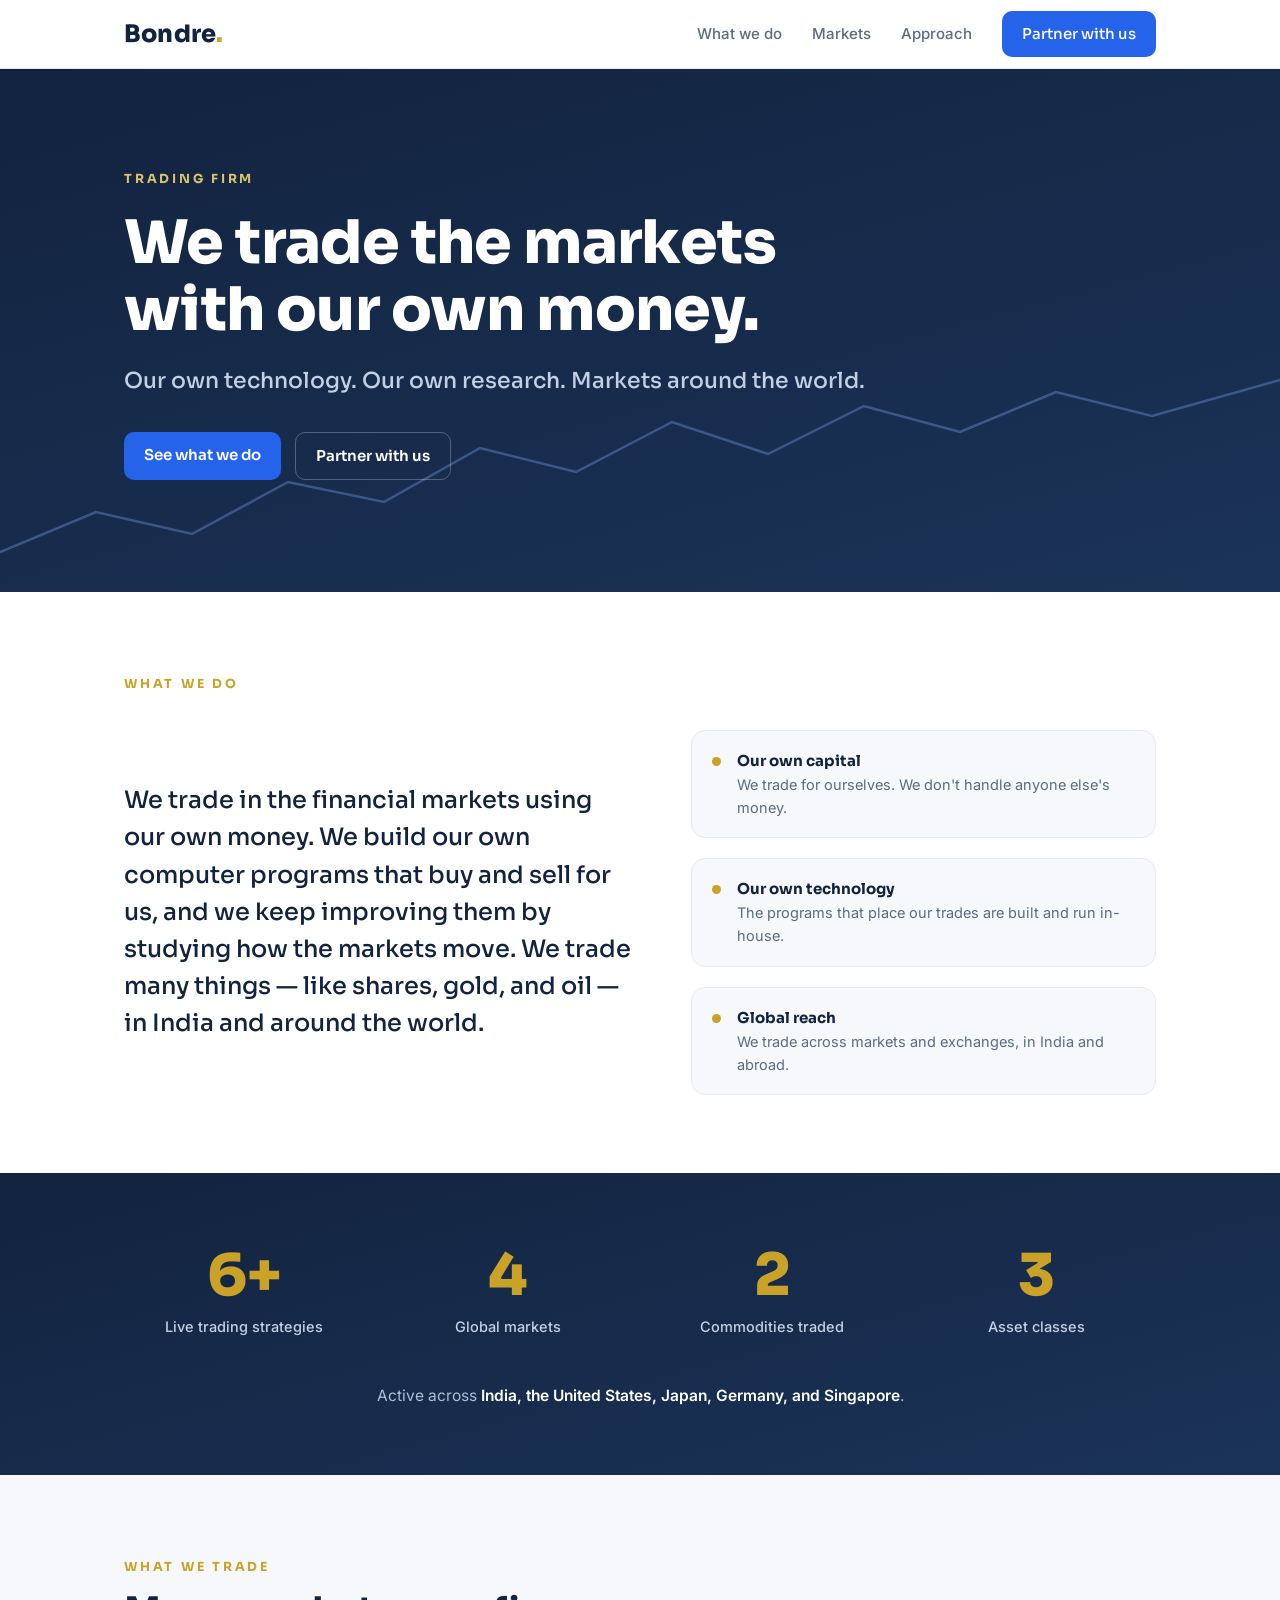
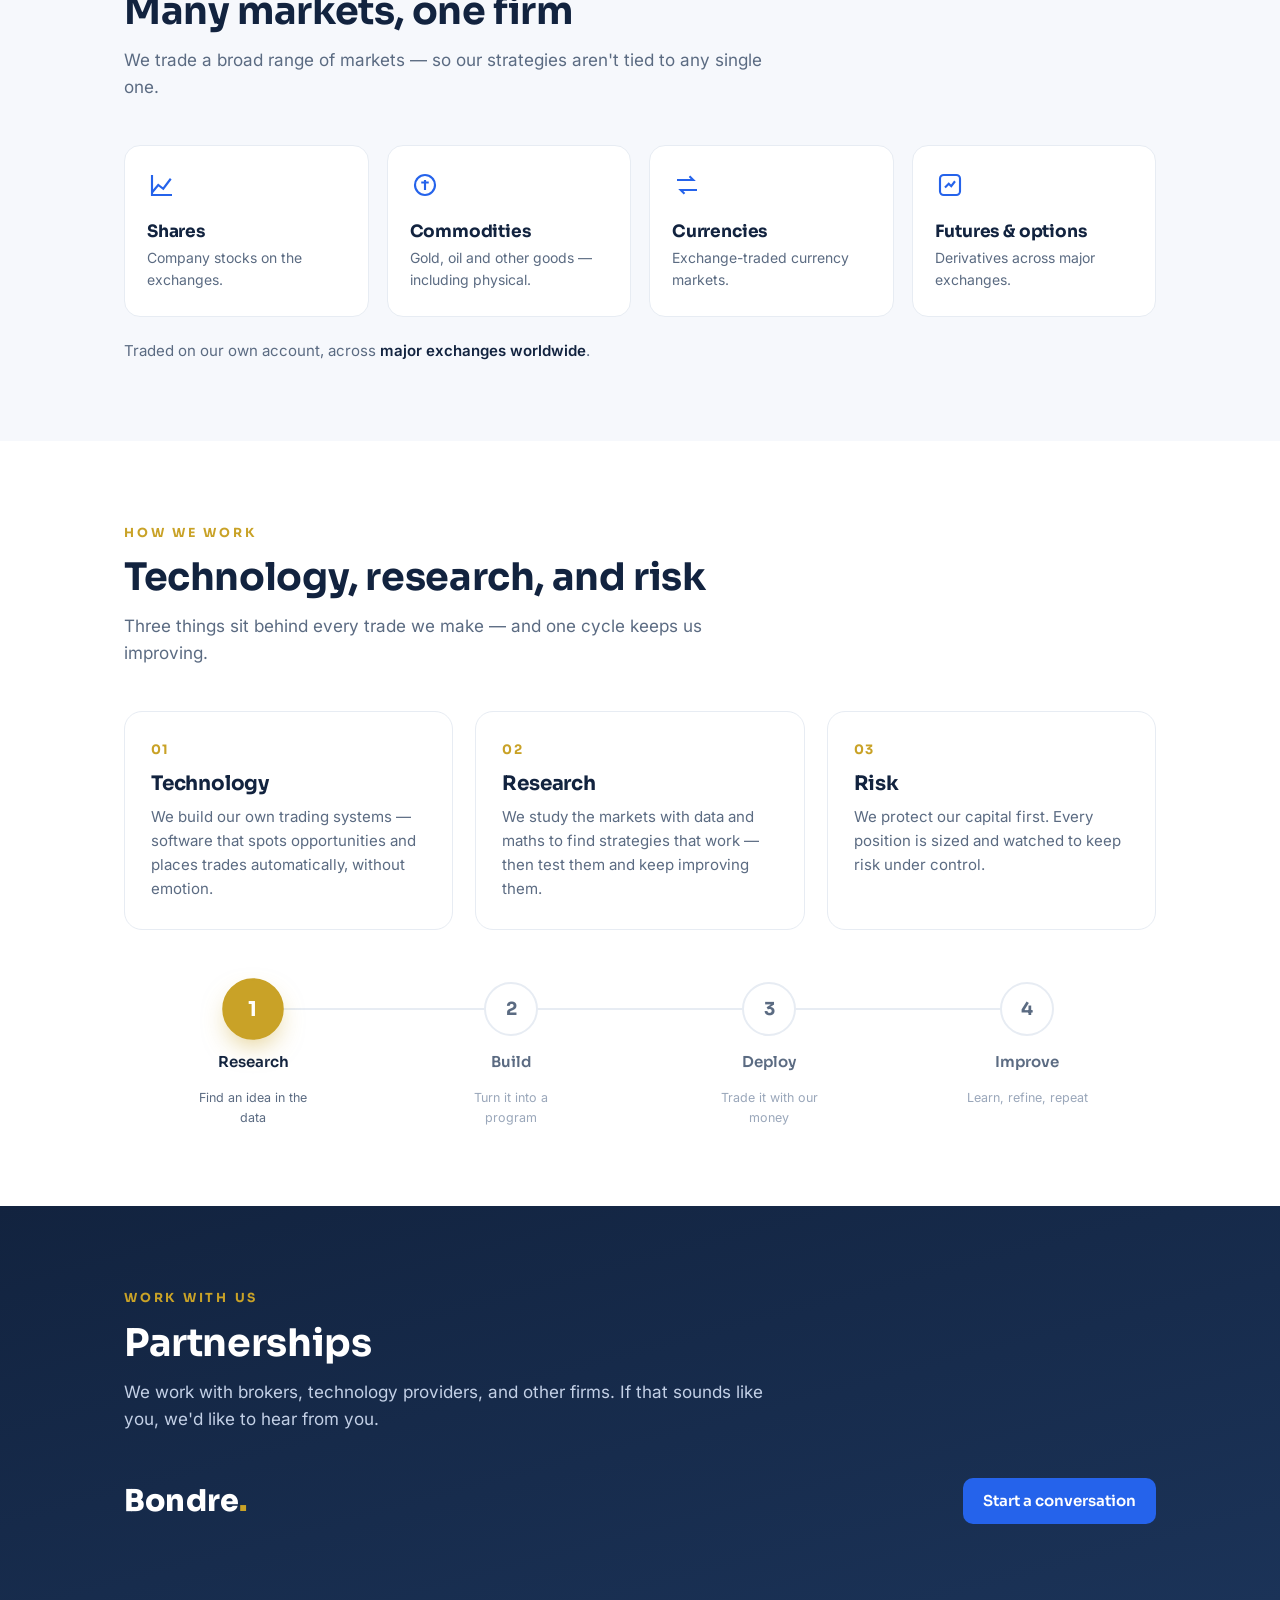
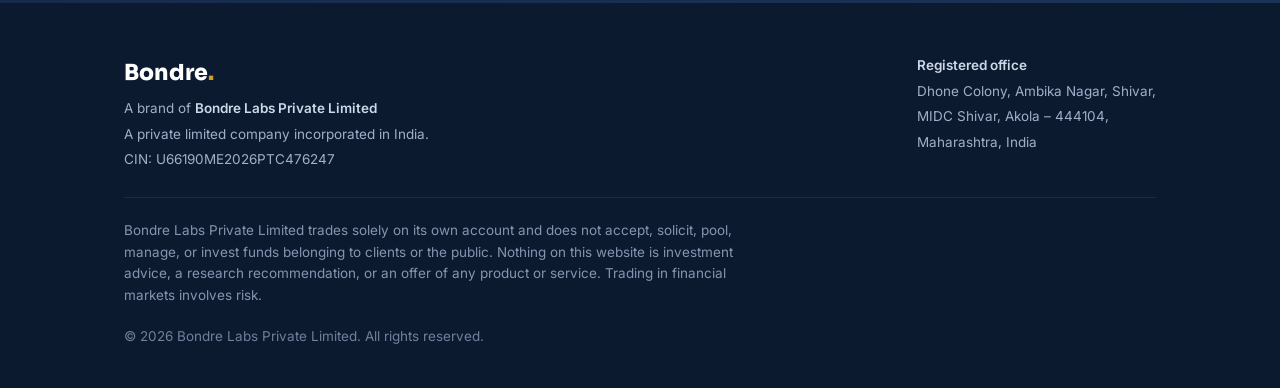
==== commit 124dc9df: "Removes PAN number" ====
--- a/index.html
+++ b/index.html
@@ -278,8 +278,8 @@
       <div>
         <div class="brand rev" style="font-size:22px;margin-bottom:8px">Bondre<span class="d">.</span></div>
         <div class="reg">A brand of <b>Bondre Labs Private Limited</b>
+          <span>A private limited company incorporated in India.</span>
           <span>CIN: U66190ME2026PTC476247</span>
-          <span>PAN: AAPCB0527M</span>
         </div>
       </div>
       <div class="reg">
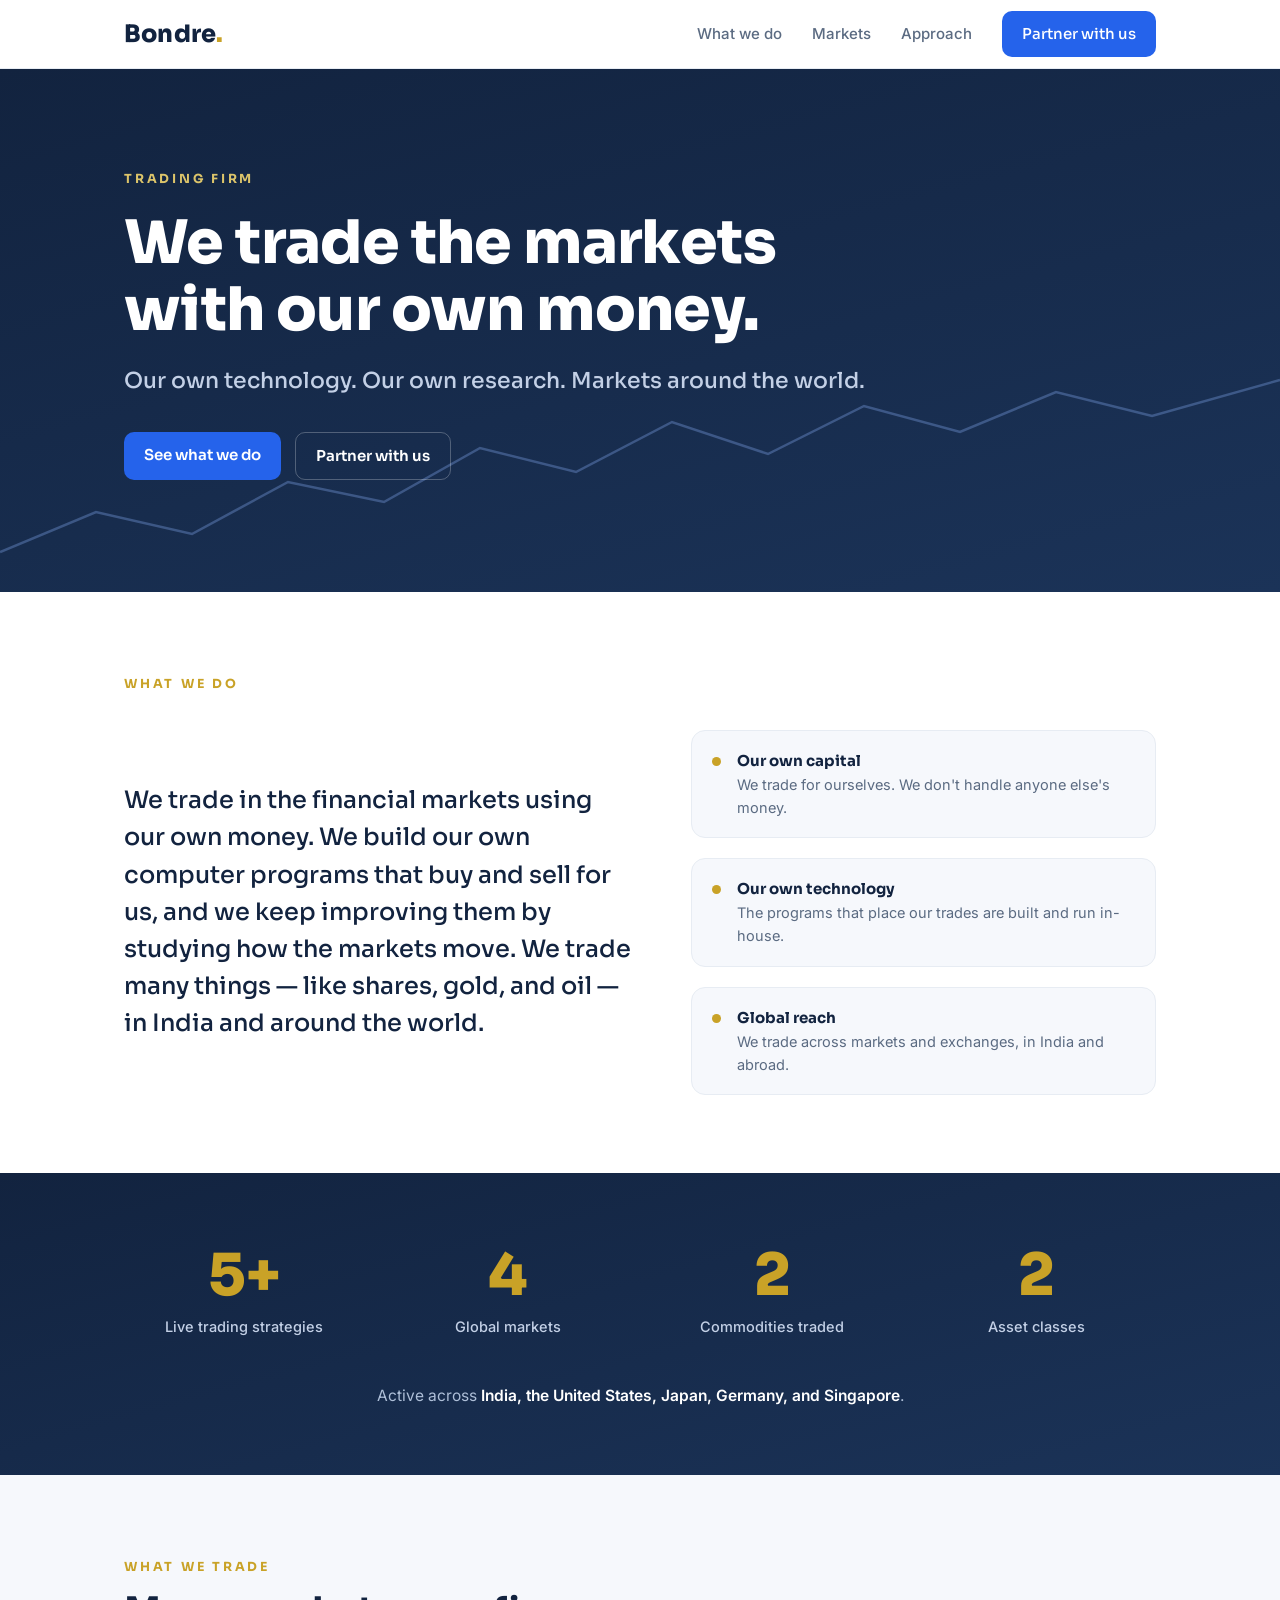
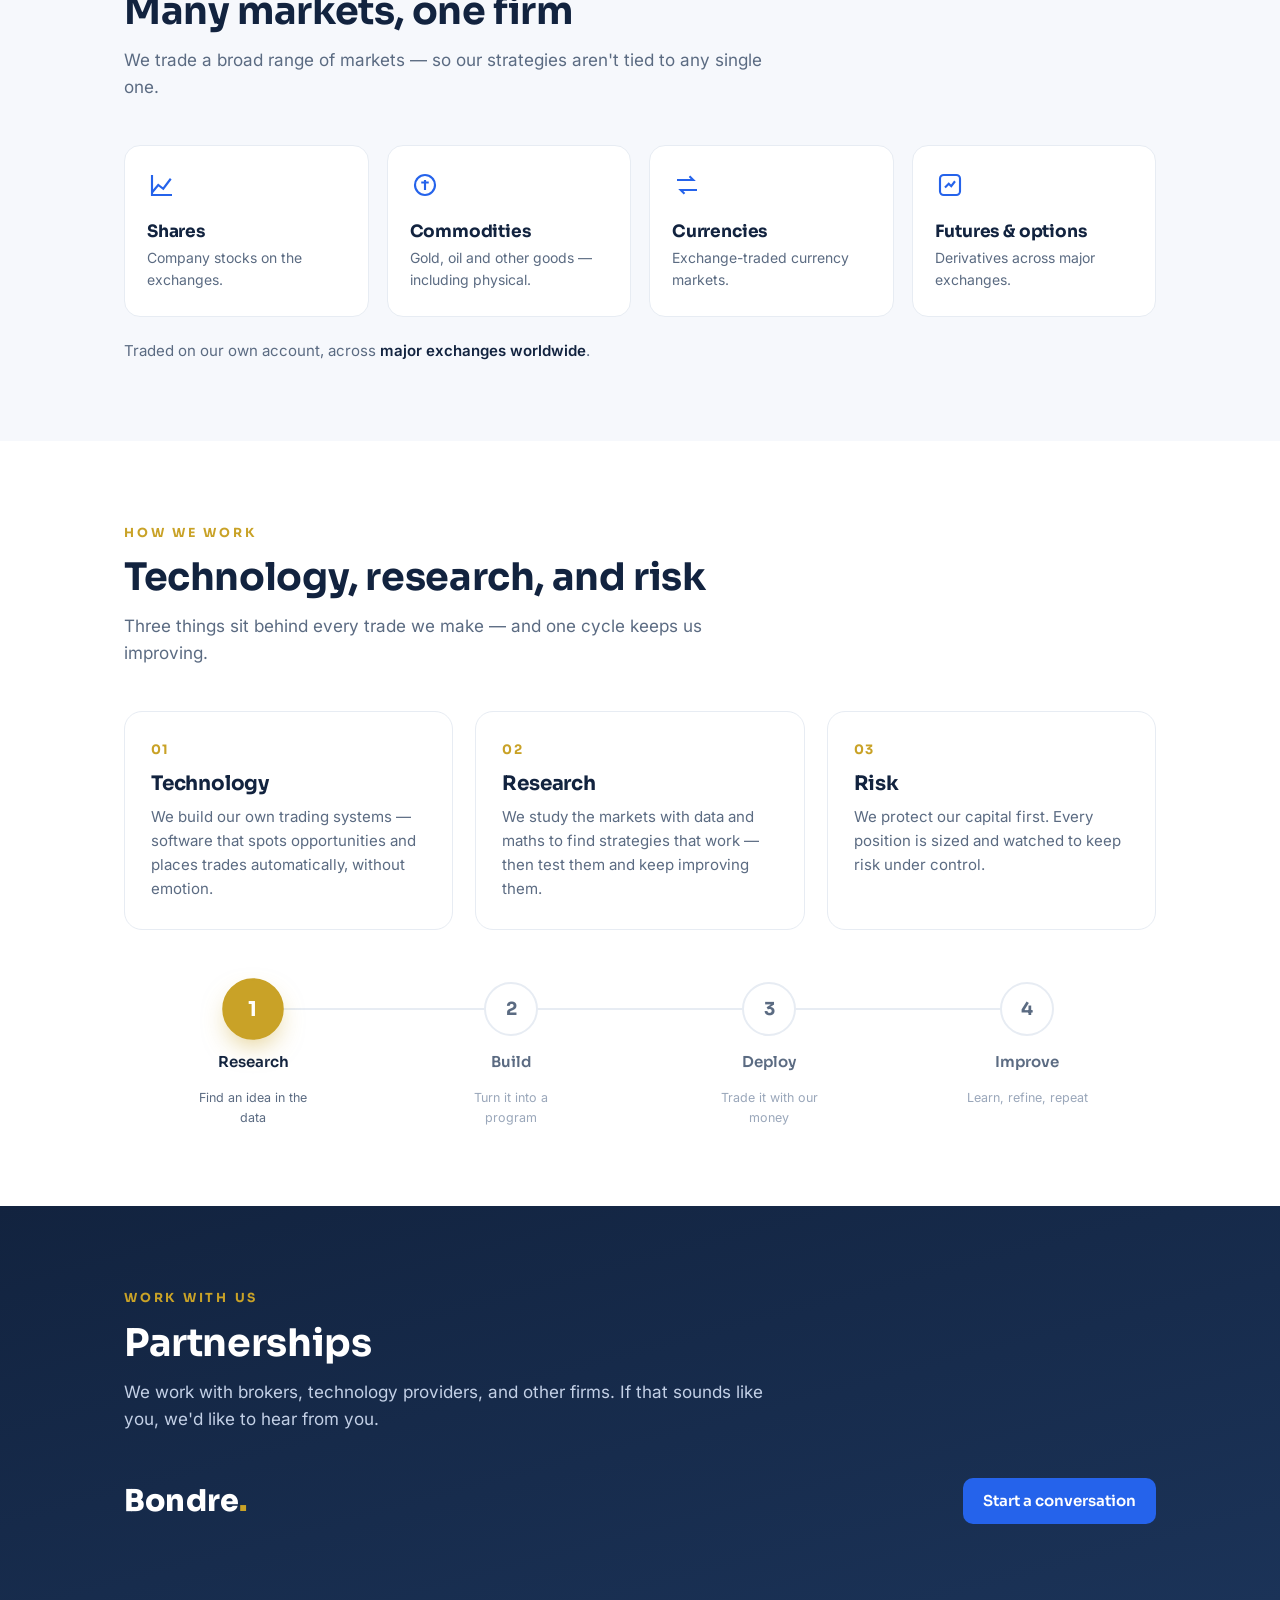
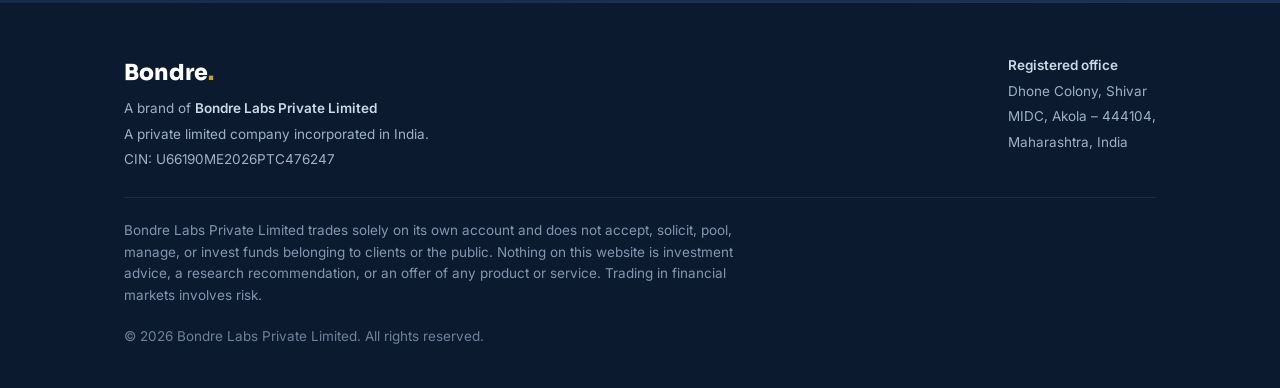
==== commit 78680c31: "Updates the address" ====
--- a/index.html
+++ b/index.html
@@ -284,8 +284,8 @@
       </div>
       <div class="reg">
         <b>Registered office</b>
-        <span>Dhone Colony, Ambika Nagar, Shivar,</span>
-        <span>MIDC Shivar, Akola – 444104,</span>
+        <span>Dhone Colony, Shivar</span>
+        <span>MIDC, Akola – 444104,</span>
         <span>Maharashtra, India</span>
       </div>
     </div>
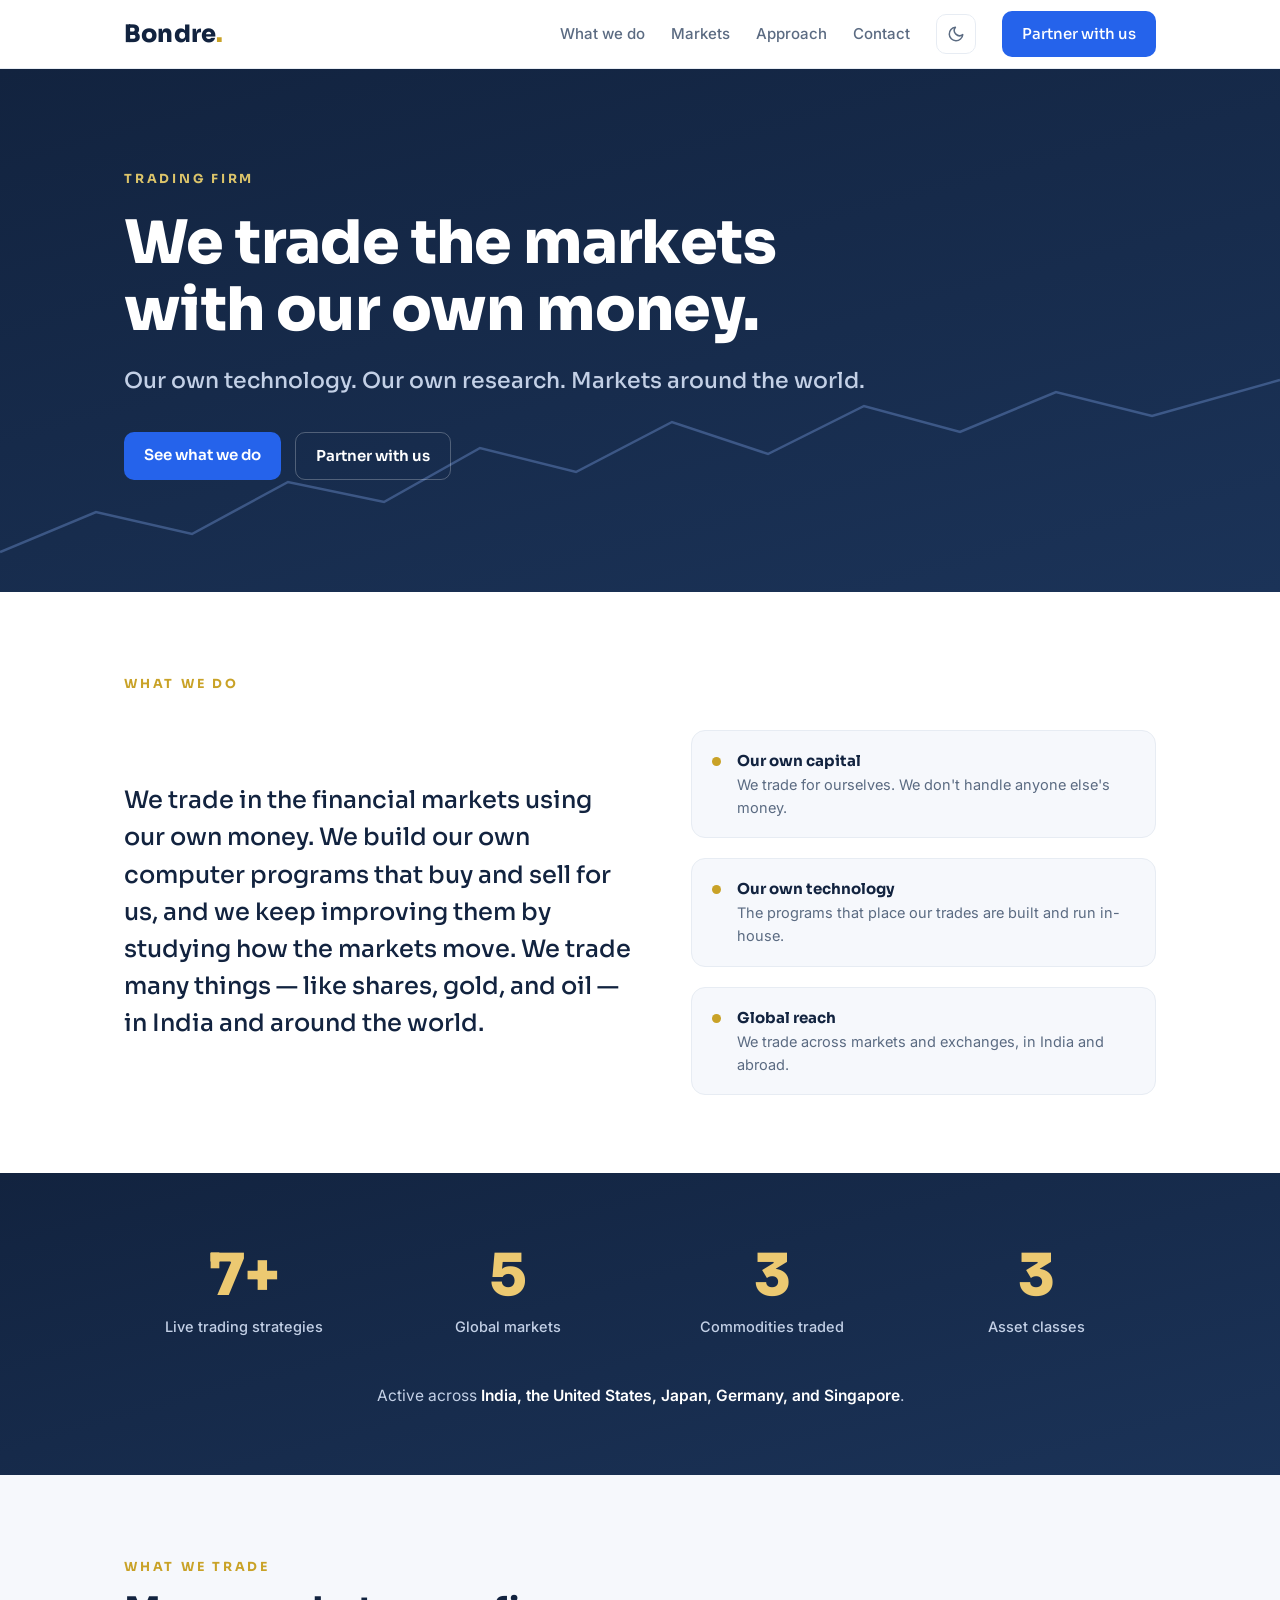
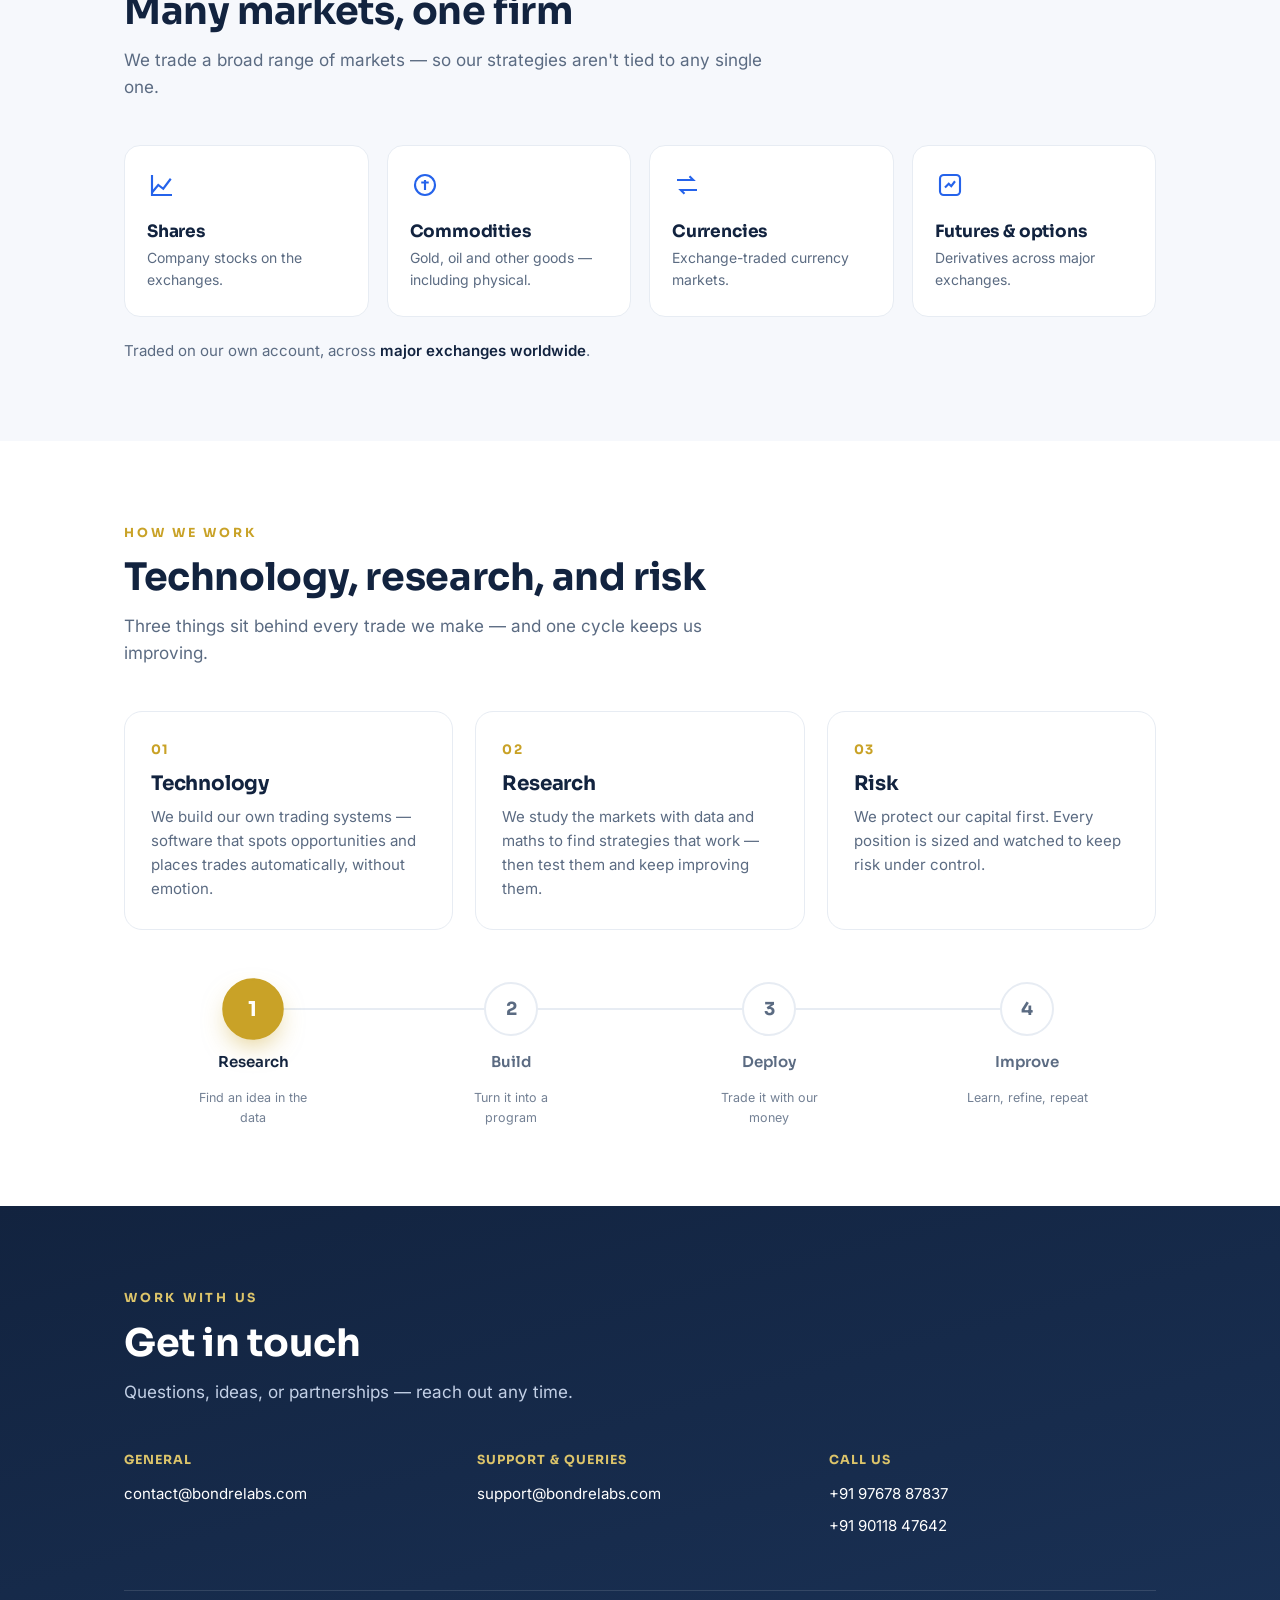
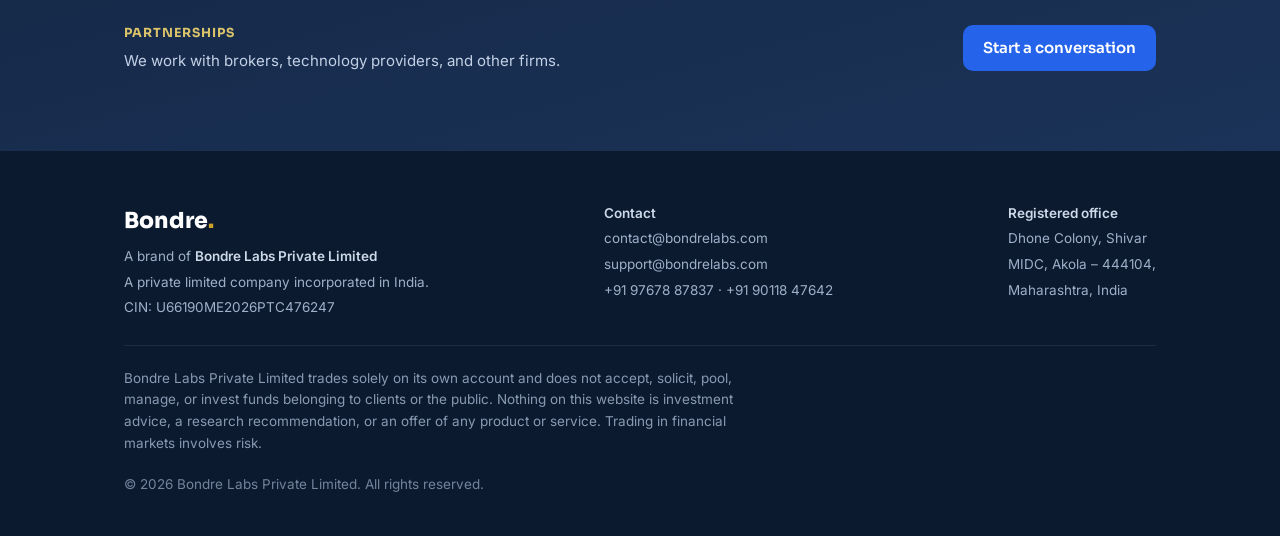
==== commit 88f36b46: "Adds the contact details and dark theme" ====
--- a/index.html
+++ b/index.html
@@ -6,47 +6,64 @@
 <title>Bondre — A trading firm</title>
 <meta name="description" content="Bondre trades the financial markets with its own capital, using trading systems it builds and improves. A brand of Bondre Labs Private Limited." />
 <link rel="icon" href="favicon.svg" type="image/svg+xml" />
+<script>try{if(localStorage.getItem('bondre-theme')==='dark'){document.documentElement.setAttribute('data-theme','dark');}}catch(e){}</script>
 <link rel="preload" href="fonts/sora.woff2" as="font" type="font/woff2" crossorigin>
 <link rel="preload" href="fonts/inter.woff2" as="font" type="font/woff2" crossorigin>
 <style>
   @font-face{font-family:'Sora';font-style:normal;font-display:swap;font-weight:100 800;src:url('fonts/sora.woff2') format('woff2')}
   @font-face{font-family:'Inter';font-style:normal;font-display:swap;font-weight:100 900;src:url('fonts/inter.woff2') format('woff2')}
   :root{
-    --ink:#12233f; --ink2:#1b3358; --blue:#2563eb; --gold:#c9a227;
-    --slate:#5b6b82; --line:#e7ecf3; --bg:#ffffff; --soft:#f6f8fc;
-    --sora:'Sora',system-ui,sans-serif; --inter:'Inter',system-ui,sans-serif;
-    --wrap:1080px;
+    --sora:'Sora',system-ui,sans-serif; --inter:'Inter',system-ui,sans-serif; --wrap:1080px;
+    /* Light theme (default) */
+    --bg:#ffffff; --surface:#ffffff; --surface-alt:#f6f8fc;
+    --text:#12233f; --text-dim:#5b6b82; --border:#e7ecf3;
+    --nav-bg:rgba(255,255,255,.86);
+    --accent:#c9a227; --accent-lt:#ecc971; --primary:#2563eb; --primary-d:#1d4ed8;
+    --band-a:#12233f; --band-b:#1b3358; --band-text:#ffffff; --band-dim:#c3d0e6; --band-eyebrow:#dcc46a;
+    --footer-bg:#0c1a30; --footer-text:#9fb0c8; --footer-strong:#cdd8e8;
+  }
+  [data-theme="dark"]{
+    --bg:#0b1626; --surface:#12213b; --surface-alt:#0f1c33;
+    --text:#e9eef7; --text-dim:#9db0c9; --border:#22334f;
+    --nav-bg:rgba(11,22,38,.85);
+    --band-a:#16294a; --band-b:#1e3a63; --band-eyebrow:#e2cb78;
+    --footer-bg:#081120; --footer-text:#8fa1ba;
   }
   *{box-sizing:border-box;margin:0;padding:0}
   html{scroll-behavior:smooth}
-  body{font-family:var(--inter);color:var(--ink);background:var(--bg);line-height:1.6;-webkit-font-smoothing:antialiased}
+  body{font-family:var(--inter);color:var(--text);background:var(--bg);line-height:1.6;-webkit-font-smoothing:antialiased;transition:background .3s ease,color .3s ease}
   .wrap{max-width:var(--wrap);margin:0 auto;padding:0 24px}
   a{color:inherit;text-decoration:none}
   h1,h2,h3{font-family:var(--sora);line-height:1.12;letter-spacing:-.01em}
-  .eyebrow{font-family:var(--sora);font-size:12.5px;font-weight:700;letter-spacing:.22em;text-transform:uppercase;color:var(--gold)}
-
-  .brand{font-family:var(--sora);font-weight:800;font-size:24px;letter-spacing:.2px;color:var(--ink)}
-  .brand .d{color:var(--gold)}
-  .brand.rev{color:#fff}
-
-  header.nav{position:sticky;top:0;z-index:50;background:rgba(255,255,255,.86);backdrop-filter:blur(10px);border-bottom:1px solid var(--line)}
+  .eyebrow{font-family:var(--sora);font-size:12.5px;font-weight:700;letter-spacing:.22em;text-transform:uppercase;color:var(--accent)}
+
+  .brand{font-family:var(--sora);font-weight:800;font-size:24px;letter-spacing:.2px;color:var(--text)}
+  .brand .d{color:var(--accent)}
+  .brand.rev{color:var(--band-text)}
+
+  header.nav{position:sticky;top:0;z-index:50;background:var(--nav-bg);backdrop-filter:blur(10px);border-bottom:1px solid var(--border);transition:background .3s,border-color .3s}
   .nav-in{display:flex;align-items:center;justify-content:space-between;height:68px}
-  .nav-links{display:flex;gap:30px;align-items:center}
-  .nav-links a{font-size:15px;font-weight:500;color:var(--slate)}
-  .nav-links a:hover{color:var(--ink)}
+  .nav-links{display:flex;gap:26px;align-items:center}
+  .nav-links a{font-size:15px;font-weight:500;color:var(--text-dim)}
+  .nav-links a:hover{color:var(--text)}
   .nav-links a.btn,.nav-links a.btn:hover{color:#fff}
-  .btn{display:inline-block;font-family:var(--sora);font-weight:600;font-size:15px;padding:11px 20px;border-radius:10px;background:var(--blue);color:#fff;transition:transform .12s,background .15s}
-  .btn:hover{background:#1d4ed8}
+  .btn{display:inline-block;font-family:var(--sora);font-weight:600;font-size:15px;padding:11px 20px;border-radius:10px;background:var(--primary);color:#fff;transition:transform .12s,background .15s}
+  .btn:hover{background:var(--primary-d)}
   .btn:active{transform:scale(.98)}
-  .btn.ghost{background:transparent;color:var(--ink);border:1px solid var(--line)}
-  .btn.ghost:hover{background:var(--soft)}
+  .btn.ghost{background:transparent;color:var(--text);border:1px solid var(--border)}
+  .btn.ghost:hover{background:var(--surface-alt)}
+  .theme-btn{width:40px;height:40px;flex:none;display:inline-flex;align-items:center;justify-content:center;border:1px solid var(--border);border-radius:10px;background:transparent;color:var(--text-dim);cursor:pointer;transition:color .15s,border-color .15s,background .15s}
+  .theme-btn:hover{color:var(--text);background:var(--surface-alt)}
+  .theme-btn svg{width:18px;height:18px;stroke:currentColor;fill:none;stroke-width:2;stroke-linecap:round;stroke-linejoin:round}
+  .ic-sun{display:none}.ic-moon{display:block}
+  [data-theme="dark"] .ic-sun{display:block}[data-theme="dark"] .ic-moon{display:none}
   @media(max-width:720px){.nav-links a:not(.btn){display:none}}
 
-  .hero{position:relative;overflow:hidden;background:linear-gradient(165deg,var(--ink) 0%,var(--ink2) 100%);color:#fff}
+  .hero{position:relative;overflow:hidden;background:linear-gradient(165deg,var(--band-a) 0%,var(--band-b) 100%);color:var(--band-text)}
   .hero .wrap{padding-top:96px;padding-bottom:112px;position:relative;z-index:2}
-  .hero .eyebrow{color:#dcc46a}
+  .hero .eyebrow{color:var(--band-eyebrow)}
   .hero h1{font-size:clamp(34px,6vw,60px);font-weight:800;margin:18px 0 20px;max-width:16ch}
-  .hero p{font-size:clamp(17px,2.6vw,22px);color:#c3d0e6;max-width:52ch;margin-bottom:34px;font-family:var(--sora);font-weight:500}
+  .hero p{font-size:clamp(17px,2.6vw,22px);color:var(--band-dim);max-width:52ch;margin-bottom:34px;font-family:var(--sora);font-weight:500}
   .hero .cta-row{display:flex;gap:14px;flex-wrap:wrap}
   .hero .btn.ghost{color:#fff;border-color:rgba(255,255,255,.25)}
   .hero .btn.ghost:hover{background:rgba(255,255,255,.08)}
@@ -59,64 +76,61 @@
 
   section{padding:78px 0}
   .sec-head{max-width:640px;margin-bottom:44px}
-  .sec-head h2{font-size:clamp(26px,4vw,38px);font-weight:700;margin:12px 0 14px}
-  .sec-head p{color:var(--slate);font-size:17px}
-
-  #about .body{font-size:clamp(19px,2.6vw,24px);line-height:1.55;max-width:40ch;font-family:var(--sora);font-weight:500;color:var(--ink)}
+  .sec-head h2{font-size:clamp(26px,4vw,38px);font-weight:700;margin:12px 0 14px;color:var(--text)}
+  .sec-head p{color:var(--text-dim);font-size:17px}
+
+  #about .body{font-size:clamp(19px,2.6vw,24px);line-height:1.55;max-width:40ch;font-family:var(--sora);font-weight:500;color:var(--text)}
   #about .grid{display:grid;grid-template-columns:1.1fr 1fr;gap:56px;align-items:center}
   #about .facts{display:flex;flex-direction:column;gap:20px}
-  #about .fact{display:flex;gap:16px;align-items:flex-start;padding:18px 20px;border:1px solid var(--line);border-radius:14px;background:var(--soft)}
-  #about .fact .k{font-family:var(--sora);font-weight:700;color:var(--ink);font-size:15px}
-  #about .fact .v{color:var(--slate);font-size:14.5px}
-  #about .dot{width:9px;height:9px;border-radius:50%;background:var(--gold);margin-top:8px;flex:none}
+  #about .fact{display:flex;gap:16px;align-items:flex-start;padding:18px 20px;border:1px solid var(--border);border-radius:14px;background:var(--surface-alt)}
+  #about .fact .k{font-family:var(--sora);font-weight:700;color:var(--text);font-size:15px}
+  #about .fact .v{color:var(--text-dim);font-size:14.5px}
+  #about .dot{width:9px;height:9px;border-radius:50%;background:var(--accent);margin-top:8px;flex:none}
   @media(max-width:820px){#about .grid{grid-template-columns:1fr;gap:34px}}
 
   /* Stats band */
-  .stats{background:linear-gradient(165deg,var(--ink),var(--ink2));color:#fff;padding:66px 0}
+  .stats{background:linear-gradient(165deg,var(--band-a),var(--band-b));color:var(--band-text);padding:66px 0}
   .statgrid{display:grid;grid-template-columns:repeat(4,1fr);gap:24px}
   .stat{text-align:center;padding:8px;opacity:0;transform:translateY(16px);transition:opacity .55s ease,transform .55s ease}
   .stat.in{opacity:1;transform:none}
-  .stat:nth-child(2){transition-delay:.08s}
-  .stat:nth-child(3){transition-delay:.16s}
-  .stat:nth-child(4){transition-delay:.24s}
-  .stat .num{font-family:var(--sora);font-weight:800;font-size:clamp(40px,6vw,58px);color:var(--gold);line-height:1;display:inline-block}
+  .stat:nth-child(2){transition-delay:.08s}.stat:nth-child(3){transition-delay:.16s}.stat:nth-child(4){transition-delay:.24s}
+  .stat .num{font-family:var(--sora);font-weight:800;font-size:clamp(40px,6vw,58px);color:var(--accent-lt);line-height:1;display:inline-block}
   .stat .num.pop{animation:pop .45s ease}
   @keyframes pop{0%{transform:scale(1)}45%{transform:scale(1.14)}100%{transform:scale(1)}}
-  .stat .lab{margin-top:10px;font-size:14.5px;color:#c3d0e6;font-weight:500}
-  .markets-line{text-align:center;margin-top:38px;color:#aebfd8;font-size:15.5px}
+  .stat .lab{margin-top:10px;font-size:14.5px;color:var(--band-dim);font-weight:500}
+  .markets-line{text-align:center;margin-top:38px;color:var(--band-dim);font-size:15.5px}
   .markets-line b{color:#fff;font-weight:600}
   @media(max-width:640px){.statgrid{grid-template-columns:repeat(2,1fr);gap:34px 12px}}
 
-  #markets{background:var(--soft)}
+  #markets{background:var(--surface-alt)}
   .tiles{display:grid;grid-template-columns:repeat(4,1fr);gap:18px}
-  .tile{background:#fff;border:1px solid var(--line);border-radius:16px;padding:24px 22px;transition:transform .15s,box-shadow .15s}
+  .tile{background:var(--surface);border:1px solid var(--border);border-radius:16px;padding:24px 22px;transition:transform .15s,box-shadow .15s}
   .tile:hover{transform:translateY(-3px);box-shadow:0 16px 30px -22px rgba(18,35,63,.4)}
-  .tile .ic{width:30px;height:30px;stroke:var(--blue);stroke-width:1.7;fill:none;margin-bottom:14px}
-  .tile h3{font-size:17px;font-weight:700;margin-bottom:6px}
-  .tile p{font-size:14px;color:var(--slate)}
-  .tiles + .note{margin-top:22px;color:var(--slate);font-size:15px}
-  .tiles + .note b{color:var(--ink);font-weight:600}
+  .tile .ic{width:30px;height:30px;stroke:var(--primary);stroke-width:1.7;fill:none;margin-bottom:14px}
+  .tile h3{font-size:17px;font-weight:700;margin-bottom:6px;color:var(--text)}
+  .tile p{font-size:14px;color:var(--text-dim)}
+  .tiles + .note{margin-top:22px;color:var(--text-dim);font-size:15px}
+  .tiles + .note b{color:var(--text);font-weight:600}
   @media(max-width:820px){.tiles{grid-template-columns:repeat(2,1fr)}}
   @media(max-width:460px){.tiles{grid-template-columns:1fr}}
 
   .pillars{display:grid;grid-template-columns:repeat(3,1fr);gap:22px}
-  .pillar{padding:28px 26px;border:1px solid var(--line);border-radius:18px;background:#fff}
-  .pillar .n{font-family:var(--sora);font-size:13px;font-weight:700;color:var(--gold);letter-spacing:.1em}
-  .pillar h3{font-size:20px;font-weight:700;margin:12px 0 10px}
-  .pillar p{color:var(--slate);font-size:15px}
+  .pillar{padding:28px 26px;border:1px solid var(--border);border-radius:18px;background:var(--surface)}
+  .pillar .n{font-family:var(--sora);font-size:13px;font-weight:700;color:var(--accent);letter-spacing:.1em}
+  .pillar h3{font-size:20px;font-weight:700;margin:12px 0 10px;color:var(--text)}
+  .pillar p{color:var(--text-dim);font-size:15px}
   @media(max-width:820px){.pillars{grid-template-columns:1fr}}
 
   /* Animated cycle */
   .cycle{position:relative;display:grid;grid-template-columns:repeat(4,1fr);margin-top:52px}
-  .ctrack{position:absolute;top:26px;left:12.5%;right:12.5%;height:2px;background:var(--line);z-index:0}
-  .cfill{position:absolute;top:26px;left:12.5%;height:2px;background:var(--gold);z-index:0;width:0;transition:width .6s ease}
+  .ctrack{position:absolute;top:26px;left:12.5%;right:12.5%;height:2px;background:var(--border);z-index:0}
+  .cfill{position:absolute;top:26px;left:12.5%;height:2px;background:var(--accent);z-index:0;width:0;transition:width .6s ease}
   .cstep{position:relative;z-index:1;display:flex;flex-direction:column;align-items:center;gap:14px;text-align:center;padding:0 6px}
-  .cnode{width:54px;height:54px;border-radius:50%;display:flex;align-items:center;justify-content:center;font-family:var(--sora);font-weight:700;font-size:18px;background:#fff;border:2px solid var(--line);color:var(--slate);transition:all .45s cubic-bezier(.4,0,.2,1)}
-  .clabel{font-family:var(--sora);font-weight:600;font-size:15px;color:var(--slate);transition:color .45s}
-  .csub{font-size:12.5px;color:#9aa7ba;max-width:16ch;transition:color .45s}
-  .cstep.active .cnode{background:var(--gold);border-color:var(--gold);color:#fff;transform:scale(1.14);box-shadow:0 10px 22px -6px rgba(201,162,39,.55)}
-  .cstep.active .clabel{color:var(--ink)}
-  .cstep.active .csub{color:var(--slate)}
+  .cnode{width:54px;height:54px;border-radius:50%;display:flex;align-items:center;justify-content:center;font-family:var(--sora);font-weight:700;font-size:18px;background:var(--surface);border:2px solid var(--border);color:var(--text-dim);transition:all .45s cubic-bezier(.4,0,.2,1)}
+  .clabel{font-family:var(--sora);font-weight:600;font-size:15px;color:var(--text-dim);transition:color .45s}
+  .csub{font-size:12.5px;color:var(--text-dim);opacity:.85;max-width:16ch;transition:color .45s}
+  .cstep.active .cnode{background:var(--accent);border-color:var(--accent);color:#fff;transform:scale(1.14);box-shadow:0 10px 22px -6px rgba(201,162,39,.55)}
+  .cstep.active .clabel{color:var(--text)}
   @media(max-width:600px){
     .cycle{grid-template-columns:1fr;gap:8px}
     .ctrack,.cfill{display:none}
@@ -124,32 +138,41 @@
     .csub{max-width:none}
   }
 
-  #contact{background:linear-gradient(165deg,var(--ink),var(--ink2));color:#fff}
+  #contact{background:linear-gradient(165deg,var(--band-a),var(--band-b));color:var(--band-text)}
   #contact .sec-head h2{color:#fff}
-  #contact .sec-head p{color:#c3d0e6}
-  #contact .panel{display:flex;justify-content:space-between;align-items:center;gap:30px;flex-wrap:wrap}
-
-  footer{background:#0c1a30;color:#9fb0c8;font-size:13.5px}
+  #contact .sec-head p{color:var(--band-dim)}
+  #contact .eyebrow{color:var(--band-eyebrow)}
+  .contact-grid{display:grid;grid-template-columns:repeat(3,1fr);gap:26px}
+  .cblock h4{font-family:var(--sora);font-size:12.5px;font-weight:700;letter-spacing:.08em;text-transform:uppercase;color:var(--band-eyebrow);margin-bottom:12px}
+  .cblock a{display:block;color:var(--band-text);font-size:15px;margin-bottom:8px;word-break:break-word;transition:color .15s}
+  .cblock a:hover{color:var(--accent-lt)}
+  .contact-cta{margin-top:44px;padding-top:32px;border-top:1px solid rgba(255,255,255,.12);display:flex;align-items:center;justify-content:space-between;gap:24px;flex-wrap:wrap}
+  .contact-cta .cta-text h4{font-family:var(--sora);font-size:12.5px;font-weight:700;letter-spacing:.08em;text-transform:uppercase;color:var(--band-eyebrow);margin-bottom:6px}
+  .contact-cta .cta-text p{color:var(--band-dim);font-size:15px;max-width:54ch}
+  .contact-cta .btn{flex:none}
+  @media(max-width:760px){.contact-grid{grid-template-columns:repeat(2,1fr);gap:30px 20px}}
+  @media(max-width:520px){.contact-grid{grid-template-columns:1fr}.contact-cta{flex-direction:column;align-items:flex-start;gap:18px}}
+
+  footer{background:var(--footer-bg);color:var(--footer-text);font-size:13.5px}
   footer .wrap{padding:52px 24px 40px}
   footer .top{display:flex;justify-content:space-between;gap:30px;flex-wrap:wrap;border-bottom:1px solid rgba(255,255,255,.08);padding-bottom:26px;margin-bottom:22px}
   footer .reg span{display:block;margin-top:4px}
-  footer .reg b{color:#cdd8e8;font-weight:600}
-  footer .disc{max-width:70ch;line-height:1.6;color:#8496af}
-  footer .copy{margin-top:20px;color:#6f819b}
-
-  /* Scroll reveal */
+  footer .reg b{color:var(--footer-strong);font-weight:600}
+  footer .reg a:hover{color:var(--accent-lt)}
+  footer .disc{max-width:70ch;line-height:1.6;color:var(--footer-text);opacity:.85}
+  footer .copy{margin-top:20px;color:var(--footer-text);opacity:.7}
+
   .reveal{opacity:0;transform:translateY(18px);transition:opacity .6s ease,transform .6s ease}
   .reveal.in{opacity:1;transform:none}
-  .pillars .reveal:nth-child(2){transition-delay:.1s}
-  .pillars .reveal:nth-child(3){transition-delay:.2s}
+  .pillars .reveal:nth-child(2){transition-delay:.1s}.pillars .reveal:nth-child(3){transition-delay:.2s}
   @media(prefers-reduced-motion:reduce){
     .reveal{opacity:1;transform:none;transition:none}
     .hero .base{animation:none;stroke-dashoffset:0}
     .hero .pulse{display:none}
     .cstep{opacity:1}
     .stat{opacity:1;transform:none;transition:none}
-  }
-  /* Mobile refinements */
+    body{transition:none}
+  }
   @media(max-width:600px){
     section{padding:54px 0}
     .hero .wrap{padding-top:66px;padding-bottom:76px}
@@ -170,7 +193,12 @@
       <a href="#about">What we do</a>
       <a href="#markets">Markets</a>
       <a href="#approach">Approach</a>
-      <a class="btn" href="https://forms.gle/AtabaPTAeeEgPWGk6" target="_blank" rel="noopener">Partner with us</a>
+      <a href="#contact">Contact</a>
+      <button id="themeToggle" class="theme-btn" type="button" aria-label="Switch theme">
+        <svg class="ic-moon" viewBox="0 0 24 24"><path d="M21 12.8A9 9 0 1111.2 3 7 7 0 0021 12.8z"/></svg>
+        <svg class="ic-sun" viewBox="0 0 24 24"><circle cx="12" cy="12" r="4"/><path d="M12 2v2M12 20v2M4.9 4.9l1.4 1.4M17.7 17.7l1.4 1.4M2 12h2M20 12h2M4.9 19.1l1.4-1.4M17.7 6.3l1.4-1.4"/></svg>
+      </button>
+      <a class="btn" href="https://forms.gle/XewKqvGYzjLmEX3t9" target="_blank" rel="noopener">Partner with us</a>
     </nav>
   </div>
 </header>
@@ -182,7 +210,7 @@
     <p>Our own technology. Our own research. Markets around the world.</p>
     <div class="cta-row">
       <a class="btn" href="#about">See what we do</a>
-      <a class="btn ghost" href="https://forms.gle/AtabaPTAeeEgPWGk6" target="_blank" rel="noopener">Partner with us</a>
+      <a class="btn ghost" href="https://forms.gle/XewKqvGYzjLmEX3t9" target="_blank" rel="noopener">Partner with us</a>
     </div>
   </div>
   <svg class="market" viewBox="0 0 1200 230" preserveAspectRatio="none" aria-hidden="true">
@@ -262,12 +290,30 @@
   <div class="wrap">
     <div class="sec-head">
       <span class="eyebrow">Work with us</span>
-      <h2>Partnerships</h2>
-      <p>We work with brokers, technology providers, and other firms. If that sounds like you, we'd like to hear from you.</p>
-    </div>
-    <div class="panel">
-      <div class="brand rev" style="font-size:30px">Bondre<span class="d">.</span></div>
-      <a class="btn" href="https://forms.gle/AtabaPTAeeEgPWGk6" target="_blank" rel="noopener">Start a conversation</a>
+      <h2>Get in touch</h2>
+      <p>Questions, ideas, or partnerships — reach out any time.</p>
+    </div>
+    <div class="contact-grid">
+      <div class="cblock">
+        <h4>General</h4>
+        <a href="mailto:contact@bondrelabs.com">contact@bondrelabs.com</a>
+      </div>
+      <div class="cblock">
+        <h4>Support &amp; queries</h4>
+        <a href="mailto:support@bondrelabs.com">support@bondrelabs.com</a>
+      </div>
+      <div class="cblock">
+        <h4>Call us</h4>
+        <a href="tel:+919767887837">+91 97678 87837</a>
+        <a href="tel:+919011847642">+91 90118 47642</a>
+      </div>
+    </div>
+    <div class="contact-cta">
+      <div class="cta-text">
+        <h4>Partnerships</h4>
+        <p>We work with brokers, technology providers, and other firms.</p>
+      </div>
+      <a class="btn" href="https://forms.gle/XewKqvGYzjLmEX3t9" target="_blank" rel="noopener">Start a conversation</a>
     </div>
   </div>
 </section>
@@ -283,6 +329,12 @@
         </div>
       </div>
       <div class="reg">
+        <b>Contact</b>
+        <span><a href="mailto:contact@bondrelabs.com">contact@bondrelabs.com</a></span>
+        <span><a href="mailto:support@bondrelabs.com">support@bondrelabs.com</a></span>
+        <span>+91 97678 87837 · +91 90118 47642</span>
+      </div>
+      <div class="reg">
         <b>Registered office</b>
         <span>Dhone Colony, Shivar</span>
         <span>MIDC, Akola – 444104,</span>
@@ -297,8 +349,18 @@
 <script>
 (function(){
   var reduce = window.matchMedia && window.matchMedia('(prefers-reduced-motion: reduce)').matches;
-
-  // Scroll reveal
+  var root = document.documentElement;
+
+  // Theme toggle (default light; remembers choice)
+  var tb = document.getElementById('themeToggle');
+  if(tb){
+    tb.addEventListener('click', function(){
+      var dark = root.getAttribute('data-theme') === 'dark';
+      if(dark){ root.removeAttribute('data-theme'); try{localStorage.setItem('bondre-theme','light');}catch(e){} }
+      else { root.setAttribute('data-theme','dark'); try{localStorage.setItem('bondre-theme','dark');}catch(e){} }
+    });
+  }
+
   var reveals = [].slice.call(document.querySelectorAll('.reveal'));
   if(reduce){ reveals.forEach(function(el){el.classList.add('in');}); }
   else if('IntersectionObserver' in window){
@@ -308,7 +370,6 @@
     reveals.forEach(function(el){ ro.observe(el); });
   } else { reveals.forEach(function(el){el.classList.add('in');}); }
 
-  // Cycle animation
   var cycle = document.getElementById('cycle');
   var fill = document.getElementById('cfill');
   if(cycle){
@@ -324,9 +385,7 @@
       function start(){ if(timer) return; tick(); timer = setInterval(tick, 1300); }
       function stop(){ if(timer){ clearInterval(timer); timer = null; } }
       if('IntersectionObserver' in window){
-        var co = new IntersectionObserver(function(es){
-          es.forEach(function(e){ e.isIntersecting ? start() : stop(); });
-        },{threshold:.4});
+        var co = new IntersectionObserver(function(es){ es.forEach(function(e){ e.isIntersecting ? start() : stop(); }); },{threshold:.4});
         co.observe(cycle);
       } else { start(); }
     }
